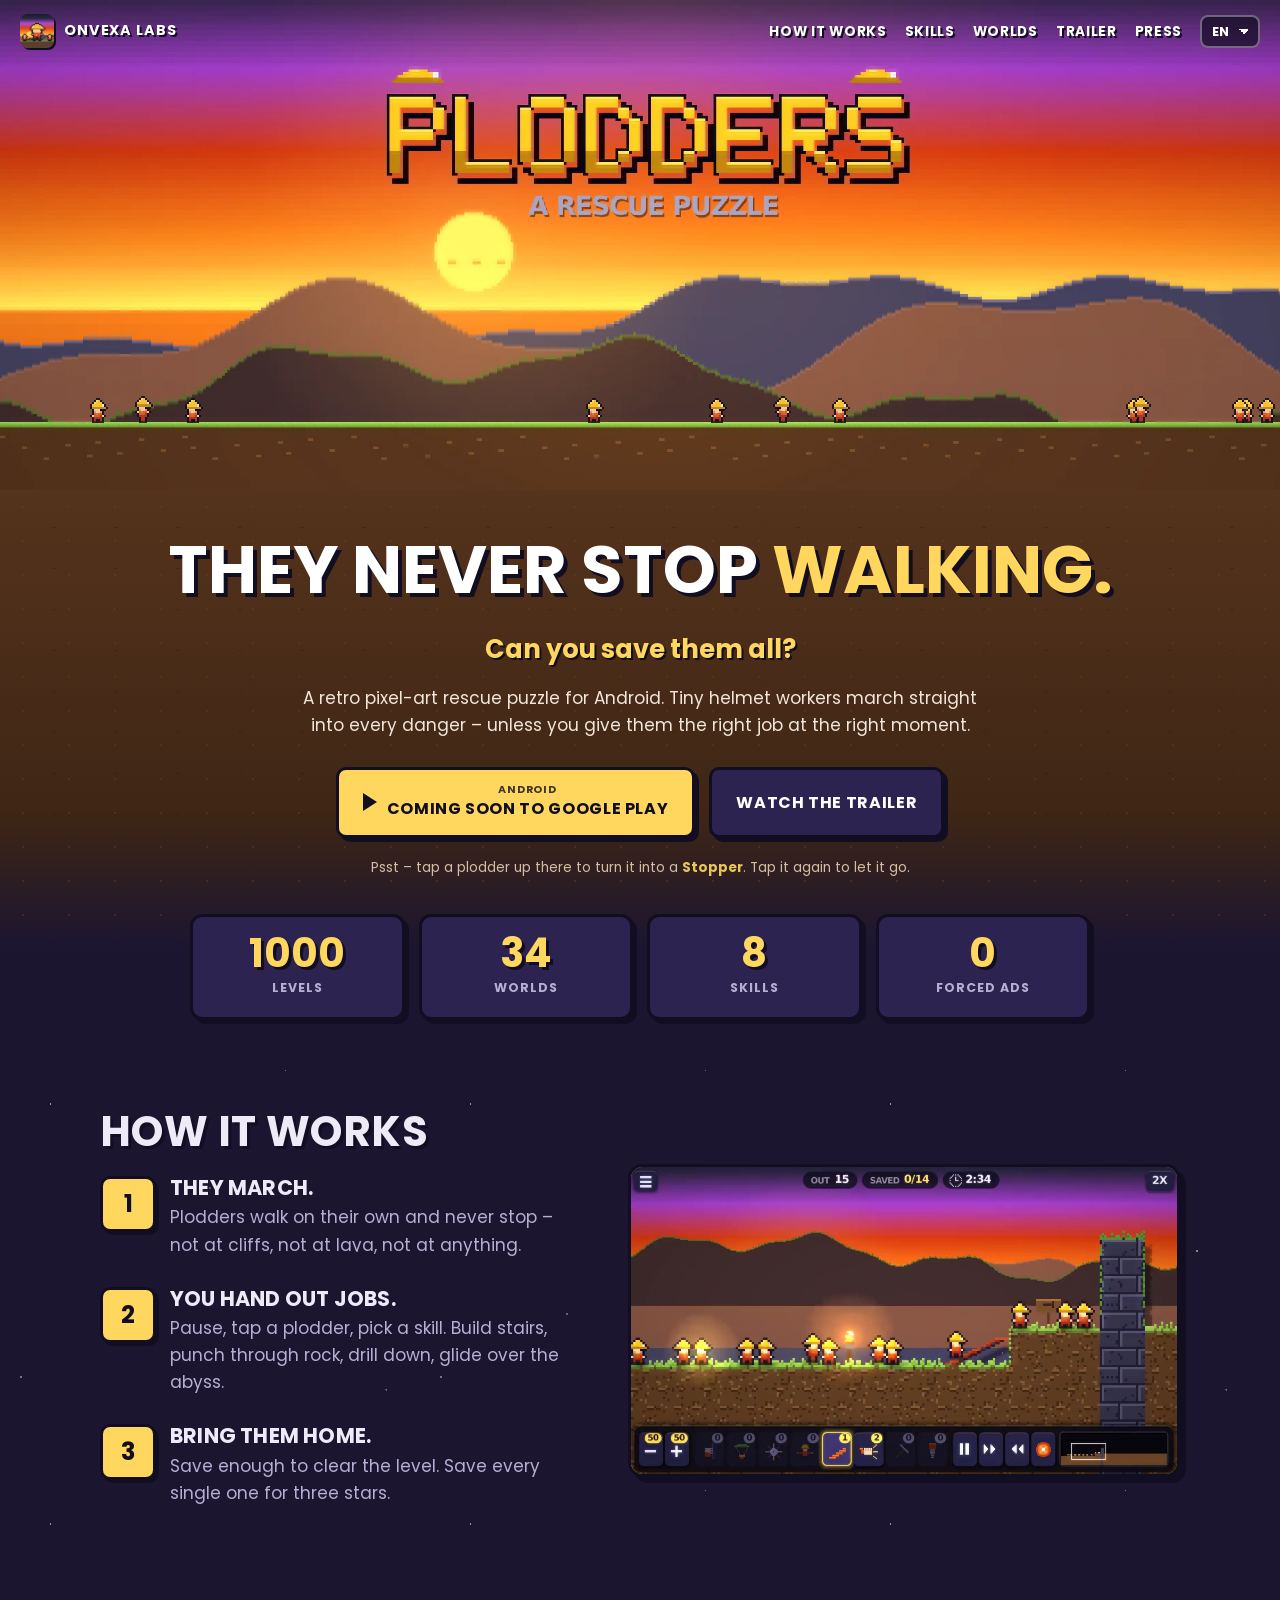
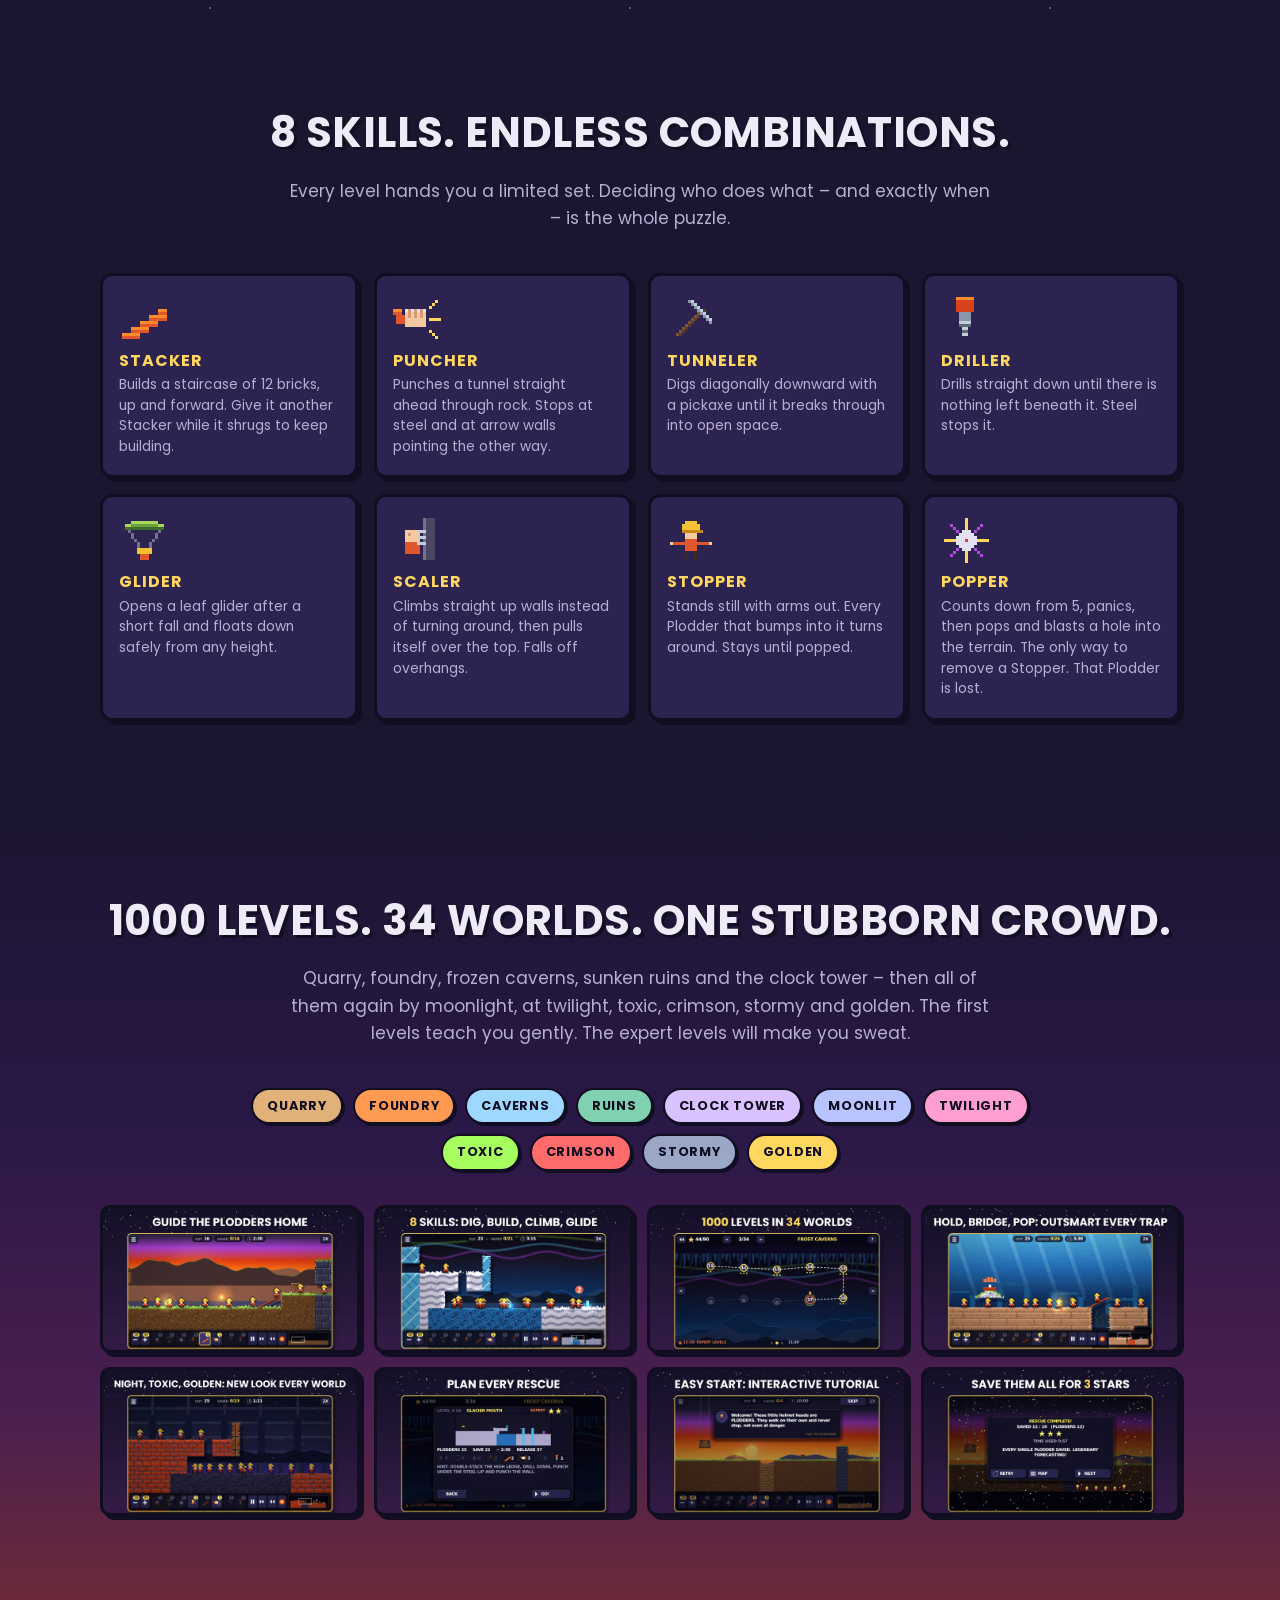
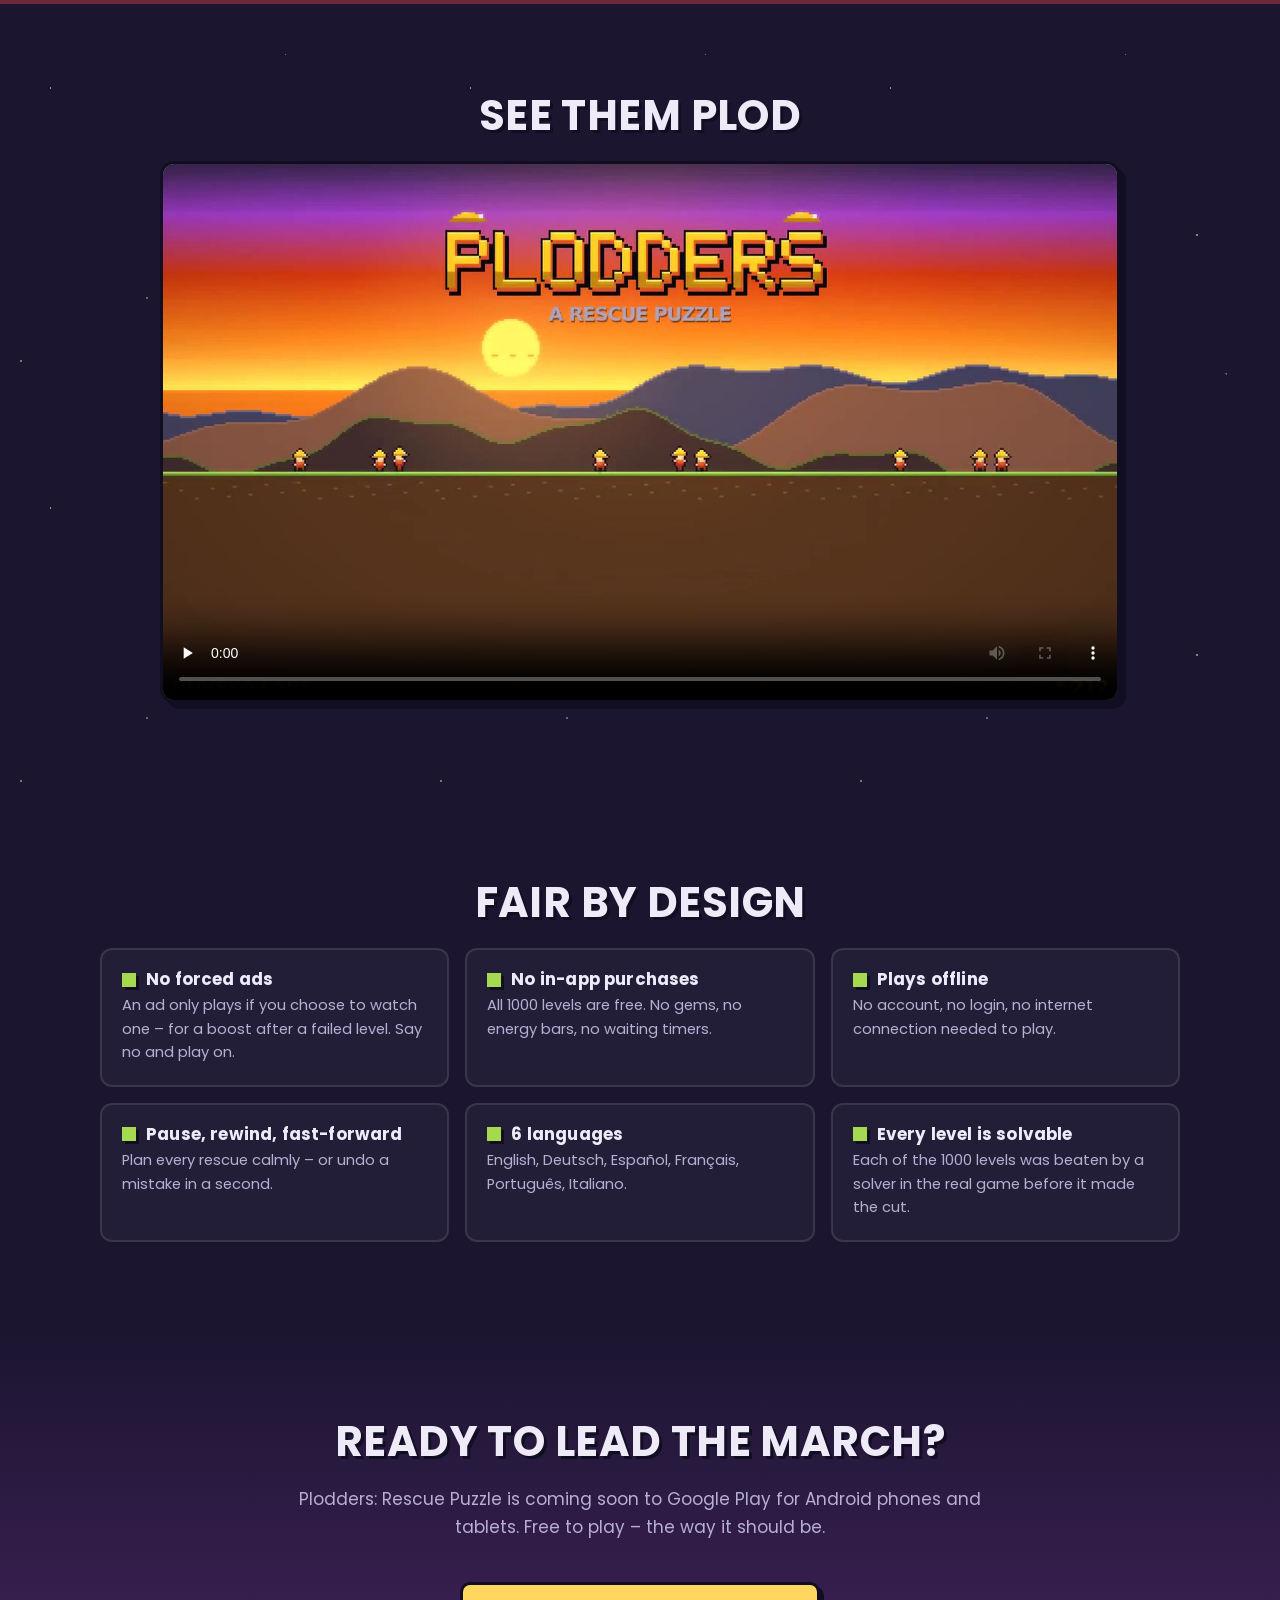
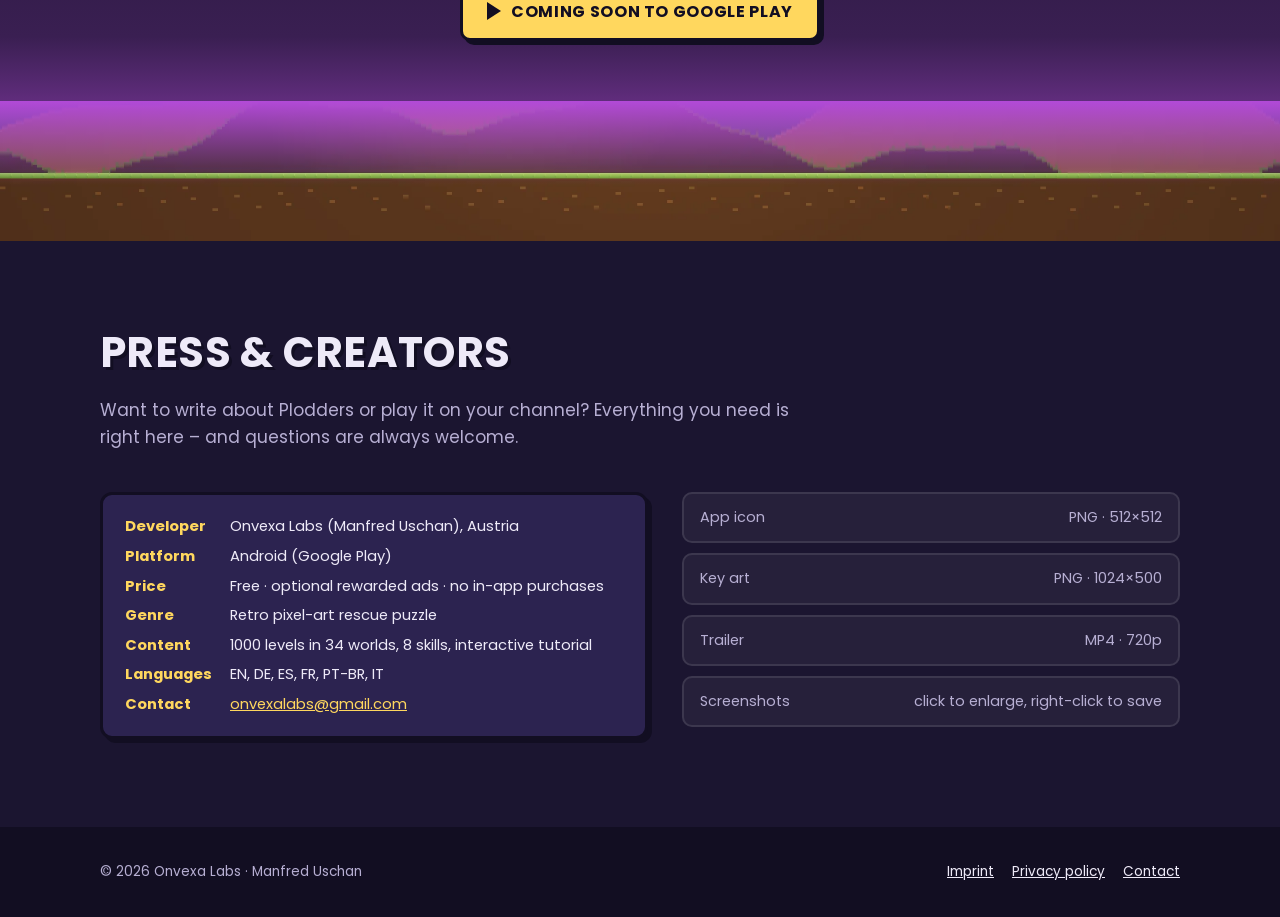
==== index.html @ 4f112e71 "Initial website: teaser landing page (6 languages), privacy policy, imprint, app-ads.txt" ====
<!doctype html>
<html lang="en">
<head>
<meta charset="utf-8">
<meta name="viewport" content="width=device-width, initial-scale=1">
<title>Plodders: Rescue Puzzle – 1000 retro pixel rescue puzzles for Android</title>
<meta name="description" content="They never stop walking. Guide a stubborn crowd of tiny helmet workers home in 1000 retro pixel-art rescue puzzles. 34 worlds, 8 skills, no forced ads, plays offline.">
<meta name="theme-color" content="#1b1530">
<link rel="canonical" href="https://onvexalabs-dev.github.io/plodders-page/">
<link rel="icon" type="image/png" href="img/favicon.png">
<link rel="apple-touch-icon" href="img/apple-touch-icon.png">
<link rel="preload" href="fonts/poppins-bold.woff2" as="font" type="font/woff2" crossorigin>
<meta property="og:type" content="website">
<meta property="og:title" content="Plodders: Rescue Puzzle">
<meta property="og:description" content="They never stop walking. Can you save them all? 1000 retro pixel rescue puzzles for Android.">
<meta property="og:image" content="https://onvexalabs-dev.github.io/plodders-page/img/og.jpg">
<meta property="og:url" content="https://onvexalabs-dev.github.io/plodders-page/">
<meta name="twitter:card" content="summary_large_image">
<script type="application/ld+json">
{"@context":"https://schema.org","@type":"VideoGame","name":"Plodders: Rescue Puzzle","gamePlatform":"Android","operatingSystem":"Android","applicationCategory":"GameApplication","genre":["Puzzle","Retro"],"inLanguage":["en","de","es","fr","pt","it"],"image":"https://onvexalabs-dev.github.io/plodders-page/img/og.jpg","author":{"@type":"Organization","name":"Onvexa Labs","email":"onvexalabs@gmail.com"},"offers":{"@type":"Offer","price":"0","priceCurrency":"EUR"}}
</script>
<style>
@font-face{font-family:Poppins;font-weight:400;font-display:swap;src:url(fonts/poppins-regular.woff2) format("woff2")}
@font-face{font-family:Poppins;font-weight:700;font-display:swap;src:url(fonts/poppins-bold.woff2) format("woff2")}
:root{
  --night:#1b1530;--night2:#241c3f;--panel:#2c2350;--line:rgba(255,255,255,.1);
  --text:#eeeaf8;--muted:#b7afd3;--gold:#ffd75e;--orange:#ff8a2f;--violet:#b24ad8;
  --grass:#a6d94f;--dirt:#55331c;--dirt2:#3f2615;--ink:#120e22;
}
*{box-sizing:border-box}
html{scroll-behavior:smooth}
@media (prefers-reduced-motion:reduce){html{scroll-behavior:auto}}
body{margin:0;background:var(--night);color:var(--text);font:400 17px/1.6 Poppins,system-ui,-apple-system,"Segoe UI",Roboto,sans-serif;overflow-x:hidden}
img,video,canvas{max-width:100%;display:block}
img{height:auto}
a{color:var(--gold)}
h1,h2,h3{font-weight:700;line-height:1.15;margin:0 0 .5em;letter-spacing:.01em}
h2{font-size:clamp(1.7rem,4vw,2.6rem);text-transform:uppercase;text-shadow:3px 3px 0 var(--ink)}
.wrap{max-width:1120px;margin:0 auto;padding:0 20px}
.px{image-rendering:pixelated;image-rendering:crisp-edges}
.sr{position:absolute;width:1px;height:1px;overflow:hidden;clip:rect(0 0 0 0)}

/* nav */
.nav{position:absolute;top:0;left:0;right:0;z-index:5;display:flex;align-items:center;gap:18px;padding:14px 20px}
.nav .brand{display:flex;align-items:center;gap:10px;color:#fff;text-decoration:none;font-weight:700;letter-spacing:.06em;font-size:.9rem;text-shadow:2px 2px 0 var(--ink)}
.nav .brand img{width:34px;height:34px;border-radius:8px;box-shadow:2px 2px 0 var(--ink)}
.nav ul{display:flex;gap:18px;list-style:none;margin:0 0 0 auto;padding:0}
.nav ul a{color:#fff;text-decoration:none;font-size:.85rem;font-weight:700;text-transform:uppercase;letter-spacing:.05em;text-shadow:2px 2px 0 var(--ink)}
.nav ul a:hover{color:var(--gold)}
.lang{appearance:none;background:rgba(18,14,34,.7);color:#fff;border:2px solid rgba(255,255,255,.35);border-radius:8px;padding:6px 28px 6px 10px;font:700 .8rem Poppins,sans-serif;cursor:pointer;
  background-image:linear-gradient(45deg,transparent 50%,#fff 50%),linear-gradient(135deg,#fff 50%,transparent 50%);background-position:calc(100% - 14px) 52%,calc(100% - 9px) 52%;background-size:5px 5px;background-repeat:no-repeat}
@media (max-width:820px){.nav ul{display:none}.lang{margin-left:auto}.nav{position:relative;background:#36234c;padding:10px 16px}}

/* hero */
.hero-art{position:relative;height:clamp(300px,38.3vw,720px);background:#36234c var(--hero,url(img/hero_en.webp)) center 100%/cover no-repeat;overflow:hidden}
.hero-art canvas{position:absolute;inset:0;width:100%;height:100%;cursor:pointer;touch-action:manipulation}
.hero-art h1{position:absolute;left:0;right:0;top:0;margin:0}
.hero-ground{background:linear-gradient(var(--dirt),var(--dirt2) 70%,var(--night));position:relative;padding:26px 0 70px;text-align:center}
.hero-ground::before{content:"";position:absolute;inset:0;opacity:.35;pointer-events:none;
  background-image:radial-gradient(#6f4527 1.5px,transparent 1.6px),radial-gradient(#2e1b0f 1.5px,transparent 1.6px);background-size:46px 34px,62px 41px;background-position:0 0,23px 17px}
.hero-ground>*{position:relative}
.tagline{font-weight:700;font-size:clamp(2rem,6vw,4.2rem);text-transform:uppercase;color:#fff;text-shadow:4px 4px 0 var(--ink);margin:0}
.tagline span{color:var(--gold)}
.sub{font-size:clamp(1.15rem,2.6vw,1.6rem);font-weight:700;color:var(--gold);margin:.2em 0 .6em;text-shadow:2px 2px 0 var(--ink)}
.lead{max-width:680px;margin:0 auto 1.6em;color:#f2e6da}
.tip{font-size:.85rem;color:#e9cfae;margin:1.4em 0 0;opacity:.9}
.tip b{color:var(--gold)}
.btns{display:flex;flex-wrap:wrap;gap:14px;justify-content:center}
.btn{display:inline-flex;align-items:center;gap:10px;padding:14px 24px;border-radius:10px;font:700 1rem Poppins,sans-serif;text-transform:uppercase;letter-spacing:.04em;text-decoration:none;cursor:pointer;border:3px solid var(--ink);box-shadow:4px 4px 0 var(--ink);transition:transform .08s,box-shadow .08s}
.btn:hover{transform:translate(-1px,-1px);box-shadow:5px 5px 0 var(--ink)}
.btn:active{transform:translate(3px,3px);box-shadow:1px 1px 0 var(--ink)}
.btn-gold{background:var(--gold);color:var(--ink)}
.btn-dark{background:var(--panel);color:#fff}
.btn small{display:block;font-size:.68rem;letter-spacing:.08em;opacity:.8;line-height:1.1}
.btn .play-tri{width:0;height:0;border-left:14px solid currentColor;border-top:9px solid transparent;border-bottom:9px solid transparent}

/* stats */
.stats{display:grid;grid-template-columns:repeat(4,1fr);gap:14px;margin:-34px auto 0;max-width:900px;position:relative;z-index:2}
.stat{background:var(--panel);border:3px solid var(--ink);box-shadow:4px 4px 0 var(--ink);border-radius:12px;padding:16px 10px;text-align:center}
.stat b{display:block;font-size:clamp(1.7rem,4vw,2.5rem);line-height:1;color:var(--gold);text-shadow:3px 3px 0 var(--ink)}
.stat span{font-size:.78rem;text-transform:uppercase;letter-spacing:.08em;color:var(--muted);font-weight:700}
@media (max-width:620px){.stats{grid-template-columns:repeat(2,1fr)}}

section{padding:88px 0}
.center{text-align:center}
.intro{max-width:700px;margin:0 auto 2.4em;color:var(--muted)}
.stars{background:
  radial-gradient(1.5px 1.5px at 12% 20%,#fff8 50%,transparent 51%),radial-gradient(1.5px 1.5px at 68% 12%,#fff6 50%,transparent 51%),
  radial-gradient(2px 2px at 35% 70%,#fff5 50%,transparent 51%),radial-gradient(1.5px 1.5px at 85% 55%,#fff7 50%,transparent 51%),
  radial-gradient(1.5px 1.5px at 50% 40%,#fff4 50%,transparent 51%),radial-gradient(2px 2px at 92% 88%,#fff5 50%,transparent 51%),
  radial-gradient(1.5px 1.5px at 5% 85%,#fff6 50%,transparent 51%),var(--night);background-size:420px 420px}

/* how */
.how{display:grid;grid-template-columns:1fr 1.15fr;gap:48px;align-items:center}
.steps{list-style:none;margin:0;padding:0;counter-reset:s}
.steps li{position:relative;padding:0 0 26px 70px;counter-increment:s}
.steps li::before{content:counter(s);position:absolute;left:0;top:0;width:50px;height:50px;border-radius:10px;background:var(--gold);color:var(--ink);font-weight:700;font-size:1.5rem;display:grid;place-items:center;border:3px solid var(--ink);box-shadow:3px 3px 0 var(--ink)}
.steps h3{font-size:1.3rem;margin:.1em 0 .2em;text-transform:uppercase}
.steps p{margin:0;color:var(--muted)}
.screen{border-radius:14px;overflow:hidden;border:3px solid var(--ink);box-shadow:6px 6px 0 var(--ink),0 0 0 3px var(--gold) inset;background:#000}
.screen video{width:100%;aspect-ratio:16/9;object-fit:cover}
@media (max-width:860px){.how{grid-template-columns:1fr}}

/* skills */
.skills{display:grid;grid-template-columns:repeat(4,1fr);gap:16px}
.skill{background:var(--panel);border:3px solid var(--ink);box-shadow:4px 4px 0 var(--ink);border-radius:12px;padding:18px 16px;transition:transform .12s}
.skill:hover{transform:translateY(-4px)}
.skill .ic{width:48px;height:48px;background:url(img/icons.png) 0 0/1248px 48px no-repeat;image-rendering:pixelated;margin-bottom:10px}
.skill h3{font-size:1rem;letter-spacing:.06em;color:var(--gold);margin:0 0 .3em}
.skill p{font-size:.86rem;line-height:1.5;margin:0;color:var(--muted)}
@media (max-width:900px){.skills{grid-template-columns:repeat(2,1fr)}}
@media (max-width:460px){.skills{grid-template-columns:1fr}}

/* worlds */
.worlds{background:linear-gradient(180deg,var(--night) 0%,#2a1846 40%,#4a1f4f 75%,#6b2a3a 100%);position:relative;overflow:hidden}
.chips{display:flex;flex-wrap:wrap;gap:10px;justify-content:center;margin:0 auto 34px;max-width:860px}
.chip{padding:6px 14px;border-radius:999px;font-weight:700;font-size:.8rem;letter-spacing:.06em;text-transform:uppercase;border:2px solid var(--ink);box-shadow:2px 2px 0 var(--ink);color:var(--ink)}
.gallery{display:grid;grid-template-columns:repeat(4,1fr);gap:14px}
.gallery button{padding:0;border:3px solid var(--ink);border-radius:10px;overflow:hidden;cursor:zoom-in;background:#000;box-shadow:4px 4px 0 var(--ink);transition:transform .12s}
.gallery button:hover{transform:scale(1.03)}
.gallery img{width:100%;aspect-ratio:16/9;object-fit:cover}
@media (max-width:860px){.gallery{grid-template-columns:repeat(2,1fr)}}
dialog{border:0;padding:0;background:transparent;max-width:min(1280px,94vw)}
dialog::backdrop{background:rgba(10,8,20,.9)}
dialog img{border-radius:10px;border:3px solid var(--ink)}
dialog .close{position:absolute;top:-14px;right:-6px}
.close{background:var(--gold);border:3px solid var(--ink);border-radius:8px;font:700 1rem Poppins,sans-serif;padding:4px 12px;cursor:pointer;box-shadow:3px 3px 0 var(--ink)}

/* trailer */
.trailer .screen{max-width:960px;margin:0 auto}
.trailer video{aspect-ratio:16/9;width:100%}

/* fair */
.fair{display:grid;grid-template-columns:repeat(3,1fr);gap:16px}
.fair div{background:rgba(255,255,255,.04);border:2px solid var(--line);border-radius:12px;padding:20px}
.fair h3{font-size:1.05rem;margin:0 0 .3em;display:flex;gap:10px;align-items:center}
.fair h3::before{content:"";width:14px;height:14px;flex:none;background:var(--grass);box-shadow:3px 3px 0 var(--ink)}
.fair p{margin:0;color:var(--muted);font-size:.92rem}
@media (max-width:860px){.fair{grid-template-columns:1fr 1fr}}
@media (max-width:540px){.fair{grid-template-columns:1fr}}

/* final */
.final{text-align:center;background:linear-gradient(180deg,var(--night),#3a1f52 60%,#b24ad8 100%);padding-bottom:0}
.final .strip{height:140px;margin-top:60px;background:url(img/hero_en.webp) center 100%/cover;position:relative}
.final .strip::after{content:"";position:absolute;inset:0;background:linear-gradient(#b24ad8,transparent 60%)}

/* press */
.press{display:grid;grid-template-columns:1.1fr 1fr;gap:34px;align-items:start}
.facts{margin:0;display:grid;grid-template-columns:auto 1fr;gap:6px 18px;background:var(--panel);border:3px solid var(--ink);box-shadow:4px 4px 0 var(--ink);border-radius:12px;padding:20px 22px;font-size:.92rem}
.facts dt{font-weight:700;color:var(--gold)}
.facts dd{margin:0}
.dl{list-style:none;margin:0;padding:0;display:grid;gap:10px}
.dl a{display:flex;justify-content:space-between;gap:10px;padding:12px 16px;border-radius:10px;background:rgba(255,255,255,.05);border:2px solid var(--line);text-decoration:none;color:var(--text);font-weight:700;font-size:.9rem}
.dl a:hover{border-color:var(--gold)}
.dl a span{color:var(--muted);font-weight:400}
@media (max-width:860px){.press{grid-template-columns:1fr}}

footer{background:var(--ink);padding:34px 0;font-size:.85rem;color:var(--muted)}
footer .wrap{display:flex;flex-wrap:wrap;gap:12px 24px;align-items:center}
footer nav{display:flex;flex-wrap:wrap;gap:18px;margin-left:auto}
footer a{color:var(--text)}
.reveal{opacity:0;transform:translateY(24px);transition:opacity .6s,transform .6s}
.reveal.on{opacity:1;transform:none}
@media (prefers-reduced-motion:reduce){.reveal{opacity:1;transform:none;transition:none}}
</style>
</head>
<body>
<header>
  <nav class="nav" aria-label="Main">
    <a class="brand" href="#top"><img src="img/icon-192.png" alt="" width="34" height="34">ONVEXA LABS</a>
    <ul>
      <li><a href="#how" data-i18n="nav_how">How it works</a></li>
      <li><a href="#skills" data-i18n="nav_skills">Skills</a></li>
      <li><a href="#worlds" data-i18n="nav_worlds">Worlds</a></li>
      <li><a href="#trailer" data-i18n="nav_trailer">Trailer</a></li>
      <li><a href="#press" data-i18n="nav_press">Press</a></li>
    </ul>
    <label class="sr" for="lang">Language</label>
    <select id="lang" class="lang">
      <option value="en">EN</option><option value="de">DE</option><option value="es">ES</option>
      <option value="fr">FR</option><option value="pt">PT</option><option value="it">IT</option>
    </select>
  </nav>
  <div class="hero-art" id="top">
    <h1 class="sr">Plodders: Rescue Puzzle</h1>
    <canvas id="crowd" aria-label="Animated plodders walking. Tap one to turn it into a Stopper."></canvas>
  </div>
  <div class="hero-ground">
    <div class="wrap">
      <p class="tagline" data-i18n="hero_title">They never stop <span>walking.</span></p>
      <p class="sub" data-i18n="hero_sub">Can you save them all?</p>
      <p class="lead" data-i18n="hero_text">A retro pixel-art rescue puzzle for Android. Tiny helmet workers march straight into every danger – unless you give them the right job at the right moment.</p>
      <div class="btns">
        <a class="btn btn-gold" id="playBtn" href="https://play.google.com/store/apps/details?id=com.onvexalabs.plodders" rel="noopener"><span class="play-tri"></span><span><small data-i18n="cta_small">Android</small><span data-i18n="cta_soon">Coming soon to Google Play</span></span></a>
        <a class="btn btn-dark" href="#trailer" data-i18n="cta_trailer">Watch the trailer</a>
      </div>
      <p class="tip" data-i18n="hero_tip">Psst – tap a plodder up there to turn it into a <b>Stopper</b>.</p>
    </div>
  </div>
</header>

<main>
  <div class="wrap">
    <div class="stats">
      <div class="stat"><b>1000</b><span data-i18n="stat_levels">Levels</span></div>
      <div class="stat"><b>34</b><span data-i18n="stat_worlds">Worlds</span></div>
      <div class="stat"><b>8</b><span data-i18n="stat_skills">Skills</span></div>
      <div class="stat"><b>0</b><span data-i18n="stat_ads">Forced ads</span></div>
    </div>
  </div>

  <section id="how" class="stars">
    <div class="wrap how">
      <div class="reveal">
        <h2 data-i18n="how_title">How it works</h2>
        <ol class="steps">
          <li><h3 data-i18n="how1_t">They march.</h3><p data-i18n="how1_d">Plodders walk on their own and never stop – not at cliffs, not at lava, not at anything.</p></li>
          <li><h3 data-i18n="how2_t">You hand out jobs.</h3><p data-i18n="how2_d">Pause, tap a plodder, pick a skill. Build stairs, punch through rock, drill down, glide over the abyss.</p></li>
          <li><h3 data-i18n="how3_t">Bring them home.</h3><p data-i18n="how3_d">Save enough to clear the level. Save every single one for three stars.</p></li>
        </ol>
      </div>
      <div class="screen reveal">
        <video src="video/gameplay_loop.mp4" poster="img/loop_poster.jpg" autoplay muted loop playsinline preload="metadata" aria-label="Gameplay"></video>
      </div>
    </div>
  </section>

  <section id="skills">
    <div class="wrap">
      <div class="center reveal">
        <h2 data-i18n="skills_title">8 skills. Endless combinations.</h2>
        <p class="intro" data-i18n="skills_sub">Every level hands you a limited set. Deciding who does what – and exactly when – is the whole puzzle.</p>
      </div>
      <div class="skills" id="skillGrid"></div>
    </div>
  </section>

  <section id="worlds" class="worlds">
    <div class="wrap">
      <div class="center reveal">
        <h2 data-i18n="worlds_title">1000 levels. 34 worlds. One stubborn crowd.</h2>
        <p class="intro" data-i18n="worlds_text">Quarry, foundry, frozen caverns, sunken ruins and the clock tower – then all of them again by moonlight, at twilight, toxic, crimson, stormy and golden. The first levels teach you gently. The expert levels will make you sweat.</p>
        <div class="chips" id="chips"></div>
      </div>
      <div class="gallery reveal" id="gallery"></div>
    </div>
  </section>

  <section id="trailer" class="trailer stars">
    <div class="wrap center">
      <h2 class="reveal" data-i18n="trailer_title">See them plod</h2>
      <div class="screen reveal"><video id="trailerVideo" controls preload="none" poster="img/trailer_poster.jpg" playsinline><source id="trailerSrc" src="video/trailer_en.mp4" type="video/mp4"></video></div>
    </div>
  </section>

  <section id="fair">
    <div class="wrap">
      <h2 class="center reveal" data-i18n="fair_title">Fair by design</h2>
      <div class="fair reveal">
        <div><h3 data-i18n="f1_t">No forced ads</h3><p data-i18n="f1_d">An ad only plays if you choose to watch one – for a boost after a failed level. Say no and play on.</p></div>
        <div><h3 data-i18n="f2_t">No in-app purchases</h3><p data-i18n="f2_d">All 1000 levels are free. No gems, no energy bars, no waiting timers.</p></div>
        <div><h3 data-i18n="f3_t">Plays offline</h3><p data-i18n="f3_d">No account, no login, no internet connection needed to play.</p></div>
        <div><h3 data-i18n="f4_t">Pause, rewind, fast-forward</h3><p data-i18n="f4_d">Plan every rescue calmly – or undo a mistake in a second.</p></div>
        <div><h3 data-i18n="f5_t">6 languages</h3><p>English, Deutsch, Español, Français, Português, Italiano.</p></div>
        <div><h3 data-i18n="f6_t">Every level is solvable</h3><p data-i18n="f6_d">Each of the 1000 levels was beaten by a solver in the real game before it made the cut.</p></div>
      </div>
    </div>
  </section>

  <section class="final">
    <div class="wrap reveal">
      <h2 data-i18n="final_title">Ready to lead the march?</h2>
      <p class="intro" data-i18n="final_text">Plodders: Rescue Puzzle is coming soon to Google Play for Android phones and tablets. Free to play – the way it should be.</p>
      <div class="btns"><a class="btn btn-gold" id="playBtn2" href="https://play.google.com/store/apps/details?id=com.onvexalabs.plodders" rel="noopener"><span class="play-tri"></span><span data-i18n="cta_soon">Coming soon to Google Play</span></a></div>
    </div>
    <div class="strip" aria-hidden="true"></div>
  </section>

  <section id="press">
    <div class="wrap">
      <h2 class="reveal" data-i18n="press_title">Press &amp; creators</h2>
      <p class="intro reveal" style="margin-left:0" data-i18n="press_text">Want to write about Plodders or play it on your channel? Everything you need is right here – and questions are always welcome.</p>
      <div class="press reveal">
        <dl class="facts">
          <dt data-i18n="pf_dev">Developer</dt><dd>Onvexa Labs (Manfred Uschan), <span data-i18n="pf_country">Austria</span></dd>
          <dt data-i18n="pf_platform">Platform</dt><dd>Android (Google Play)</dd>
          <dt data-i18n="pf_price">Price</dt><dd data-i18n="pf_price_v">Free · optional rewarded ads · no in-app purchases</dd>
          <dt data-i18n="pf_genre">Genre</dt><dd data-i18n="pf_genre_v">Retro pixel-art rescue puzzle</dd>
          <dt data-i18n="pf_content">Content</dt><dd data-i18n="pf_content_v">1000 levels in 34 worlds, 8 skills, interactive tutorial</dd>
          <dt data-i18n="pf_langs">Languages</dt><dd>EN, DE, ES, FR, PT-BR, IT</dd>
          <dt data-i18n="pf_contact">Contact</dt><dd><a href="mailto:onvexalabs@gmail.com">onvexalabs@gmail.com</a></dd>
        </dl>
        <ul class="dl">
          <li><a href="press/plodders_icon_512.png" download><span data-i18n="dl_icon">App icon</span><span>PNG · 512×512</span></a></li>
          <li><a id="dlFeature" href="press/feature_graphic_1024x500_en.png" download><span data-i18n="dl_feature">Key art</span><span>PNG · 1024×500</span></a></li>
          <li><a id="dlTrailer" href="video/trailer_en.mp4" download><span data-i18n="dl_trailer">Trailer</span><span>MP4 · 720p</span></a></li>
          <li><a href="#worlds"><span data-i18n="dl_shots">Screenshots</span><span data-i18n="dl_shots_v">click to enlarge, right-click to save</span></a></li>
        </ul>
      </div>
    </div>
  </section>
</main>

<dialog id="lightbox"><button class="close" id="lbClose" aria-label="Close">×</button><img id="lbImg" alt=""></dialog>

<footer>
  <div class="wrap">
    <span>© 2026 Onvexa Labs · Manfred Uschan</span>
    <nav>
      <a id="lnkImprint" href="imprint.html" data-i18n="ft_imprint">Imprint</a>
      <a id="lnkPrivacy" href="privacy.html" data-i18n="ft_privacy">Privacy policy</a>
      <a href="mailto:onvexalabs@gmail.com" data-i18n="ft_contact">Contact</a>
    </nav>
  </div>
</footer>

<script>
/* Set PLAY_LIVE to true once the Play Store listing is public. */
const PLAY_LIVE = false;
const PLAY_URL = "https://play.google.com/store/apps/details?id=com.onvexalabs.plodders";
const LANGS = ["en","de","es","fr","pt","it"];
const SKILLS = {"de": {"d_driller": "Bohrt senkrecht nach unten, bis nichts mehr unter ihm ist. Stahl stoppt ihn.", "d_glider": "Öffnet nach kurzem Fall einen Blattgleiter und schwebt aus jeder Höhe sicher hinab.", "d_popper": "Zählt von 5 herunter, gerät in Panik und knallt, wobei ein Loch ins Gelände gesprengt wird. Nur so wird ein Stopper entfernt. Dieser Plodder ist verloren.", "d_puncher": "Schlägt einen Tunnel geradeaus durch Fels. Stoppt an Stahl und an Pfeilwänden in Gegenrichtung.", "d_scaler": "Klettert Wände senkrecht hoch, statt umzudrehen, und zieht sich oben drüber. Fällt an Überhängen ab.", "d_stacker": "Baut eine Treppe aus 12 Steinen, schräg nach oben. Gib ihm beim Schulterzucken einen weiteren Stapler zum Weiterbauen.", "d_stopper": "Bleibt mit ausgestreckten Armen stehen. Jeder Plodder, der dagegen läuft, dreht um. Bleibt, bis er knallt.", "d_tunneler": "Gräbt mit der Spitzhacke schräg nach unten, bis er in einen Hohlraum durchbricht.", "sk_driller": "BOHRER", "sk_glider": "GLEITER", "sk_popper": "KNALLER", "sk_puncher": "BOXER", "sk_scaler": "KLETTERER", "sk_stacker": "STAPLER", "sk_stopper": "STOPPER", "sk_tunneler": "TUNNLER"}, "en": {"d_driller": "Drills straight down until there is nothing left beneath it. Steel stops it.", "d_glider": "Opens a leaf glider after a short fall and floats down safely from any height.", "d_popper": "Counts down from 5, panics, then pops and blasts a hole into the terrain. The only way to remove a Stopper. That Plodder is lost.", "d_puncher": "Punches a tunnel straight ahead through rock. Stops at steel and at arrow walls pointing the other way.", "d_scaler": "Climbs straight up walls instead of turning around, then pulls itself over the top. Falls off overhangs.", "d_stacker": "Builds a staircase of 12 bricks, up and forward. Give it another Stacker while it shrugs to keep building.", "d_stopper": "Stands still with arms out. Every Plodder that bumps into it turns around. Stays until popped.", "d_tunneler": "Digs diagonally downward with a pickaxe until it breaks through into open space.", "sk_driller": "DRILLER", "sk_glider": "GLIDER", "sk_popper": "POPPER", "sk_puncher": "PUNCHER", "sk_scaler": "SCALER", "sk_stacker": "STACKER", "sk_stopper": "STOPPER", "sk_tunneler": "TUNNELER"}, "es": {"d_driller": "Perfora en vertical hasta que no queda nada debajo. El acero lo detiene.", "d_glider": "Tras una caída corta abre un planeador de hoja y baja a salvo desde cualquier altura.", "d_popper": "Cuenta desde 5, entra en pánico y estalla, abriendo un agujero en el terreno. Es la única forma de quitar un Bloqueador. Ese Plodder se pierde.", "d_puncher": "Abre un túnel recto a puñetazos a través de la roca. Se detiene ante el acero y ante muros de flechas en sentido contrario.", "d_scaler": "Trepa por las paredes en vez de darse la vuelta y se encarama arriba. Se cae en los salientes.", "d_stacker": "Construye una escalera de 12 ladrillos hacia arriba y adelante. Dale otro Constructor mientras se encoge de hombros para seguir.", "d_stopper": "Se queda quieto con los brazos abiertos. Todo Plodder que choca con él se da la vuelta. Sigue ahí hasta que estalla.", "d_tunneler": "Cava en diagonal hacia abajo con su pico hasta llegar a un hueco.", "sk_driller": "PERFORADOR", "sk_glider": "PLANEADOR", "sk_popper": "PETARDO", "sk_puncher": "BOXEADOR", "sk_scaler": "ESCALADOR", "sk_stacker": "CONSTRUCTOR", "sk_stopper": "BLOQUEADOR", "sk_tunneler": "EXCAVADOR"}, "fr": {"d_driller": "Fore tout droit vers le bas jusqu'à ce qu'il n'y ait plus rien dessous. L'acier l'arrête.", "d_glider": "Après une courte chute, ouvre un planeur-feuille et descend sans risque de n'importe quelle hauteur.", "d_popper": "Compte à rebours depuis 5, panique puis éclate en creusant un trou dans le terrain. Seul moyen de retirer un Bloqueur. Ce Plodder est perdu.", "d_puncher": "Perce à coups de poing un tunnel droit dans la roche. S'arrête sur l'acier et sur les murs fléchés dans l'autre sens.", "d_scaler": "Grimpe aux murs au lieu de faire demi-tour, puis se hisse en haut. Tombe sous les surplombs.", "d_stacker": "Construit un escalier de 12 briques, vers le haut et l'avant. Donne-lui un autre Bâtisseur quand il hausse les épaules pour continuer.", "d_stopper": "Reste immobile, bras écartés. Chaque Plodder qui le touche fait demi-tour. Reste en place jusqu'à ce qu'il éclate.", "d_tunneler": "Creuse en diagonale vers le bas avec sa pioche jusqu'à déboucher dans le vide.", "sk_driller": "FOREUR", "sk_glider": "PLANEUR", "sk_popper": "PÉTARD", "sk_puncher": "BOXEUR", "sk_scaler": "GRIMPEUR", "sk_stacker": "BÂTISSEUR", "sk_stopper": "BLOQUEUR", "sk_tunneler": "MINEUR"}, "it": {"d_driller": "Perfora dritto verso il basso finché sotto non c'è più nulla. L'acciaio lo ferma.", "d_glider": "Dopo una breve caduta apre un aliante di foglia e scende al sicuro da qualsiasi altezza.", "d_popper": "Conta alla rovescia da 5, va nel panico e scoppia, aprendo un buco nel terreno. Unico modo per togliere un Bloccatore. Quel Plodder è perso.", "d_puncher": "Apre a pugni un tunnel dritto nella roccia. Si ferma sull'acciaio e sui muri a frecce nel verso opposto.", "d_scaler": "Si arrampica sui muri invece di girarsi e si issa in cima. Cade sotto le sporgenze.", "d_stacker": "Costruisce una scala di 12 mattoni, in alto e in avanti. Dagli un altro Costruttore mentre alza le spalle per continuare.", "d_stopper": "Sta fermo a braccia aperte. Ogni Plodder che lo urta si gira. Resta lì finché non scoppia.", "d_tunneler": "Scava in diagonale verso il basso col piccone finché sbuca nel vuoto.", "sk_driller": "PERFORATORE", "sk_glider": "PLANATORE", "sk_popper": "PETARDO", "sk_puncher": "PUGILE", "sk_scaler": "SCALATORE", "sk_stacker": "COSTRUTTORE", "sk_stopper": "BLOCCATORE", "sk_tunneler": "MINATORE"}, "pt": {"d_driller": "Perfura reto para baixo até não sobrar nada embaixo. O aço o detém.", "d_glider": "Após uma queda curta, abre um planador de folha e desce em segurança de qualquer altura.", "d_popper": "Conta de 5 até zero, entra em pânico e estoura, abrindo um buraco no terreno. É o único jeito de remover um Bloqueador. Esse Plodder se perde.", "d_puncher": "Abre a socos um túnel reto na rocha. Para no aço e em paredes de setas no sentido contrário.", "d_scaler": "Escala paredes em vez de dar meia-volta e se ergue lá em cima. Cai em saliências.", "d_stacker": "Constrói uma escada de 12 tijolos, para cima e para a frente. Dê outro Construtor enquanto ele dá de ombros para continuar.", "d_stopper": "Fica parado de braços abertos. Todo Plodder que esbarra nele dá meia-volta. Fica ali até estourar.", "d_tunneler": "Cava na diagonal para baixo com a picareta até chegar a um espaço vazio.", "sk_driller": "PERFURADOR", "sk_glider": "PLANADOR", "sk_popper": "BOMBINHA", "sk_puncher": "BOXEADOR", "sk_scaler": "ESCALADOR", "sk_stacker": "CONSTRUTOR", "sk_stopper": "BLOQUEADOR", "sk_tunneler": "ESCAVADOR"}};
const SKILL_KEYS = ["stacker","puncher","tunneler","driller","glider","scaler","stopper","popper"];
const ICON_INDEX = {scaler:0,glider:1,popper:2,stopper:3,stacker:4,puncher:5,tunneler:6,driller:7};
const WORLDS = {
  en:["Quarry","Foundry","Caverns","Ruins","Clock tower","Moonlit","Twilight","Toxic","Crimson","Stormy","Golden"],
  de:["Steinbruch","Gießerei","Eishöhlen","Ruinen","Uhrturm","Mondlicht","Dämmer","Gift","Purpur","Sturm","Gold"],
  es:["Cantera","Fundición","Cavernas","Ruinas","Torre","Lunar","Crepuscular","Tóxico","Carmesí","Tormenta","Dorado"],
  fr:["Carrière","Fonderie","Cavernes","Ruines","Tour","Lunaire","Crépuscule","Toxique","Pourpre","Orage","Doré"],
  pt:["Pedreira","Fundição","Cavernas","Ruínas","Torre","Lunar","Crepúsculo","Tóxico","Carmesim","Tempestade","Dourado"],
  it:["Cava","Fonderia","Caverne","Rovine","Torre","Lunare","Crepuscolo","Tossico","Cremisi","Tempesta","Dorato"]
};
const CHIP_COLORS = ["#e0b27a","#ff9a52","#9fd8ff","#7fd1b0","#d9c2ff","#b7c4ff","#ff9fcf","#a6ff5e","#ff6b6b","#9aa7c7","#ffd75e"];
const SHOT_ALT = {
  en:["Guide the plodders home","8 skills: dig, build, climb, glide","1000 levels in 34 worlds","Outsmart every trap","A new look in every world","Plan every rescue","Interactive tutorial","Save them all for 3 stars"]
};
const T = {"en": {"doc_title": "Plodders: Rescue Puzzle – 1000 retro pixel rescue puzzles for Android", "meta_desc": "They never stop walking. Guide a stubborn crowd of tiny helmet workers home in 1000 retro pixel-art rescue puzzles. 34 worlds, 8 skills, no forced ads, plays offline.", "nav_how": "How it works", "nav_skills": "Skills", "nav_worlds": "Worlds", "nav_trailer": "Trailer", "nav_press": "Press", "hero_title": "They never stop <span>walking.</span>", "hero_sub": "Can you save them all?", "hero_text": "A retro pixel-art rescue puzzle for Android. Tiny helmet workers march straight into every danger – unless you give them the right job at the right moment.", "cta_small": "Android", "cta_soon": "Coming soon to Google Play", "cta_live": "Get it on Google Play", "cta_trailer": "Watch the trailer", "hero_tip": "Psst – tap a plodder up there to turn it into a <b>Stopper</b>. Tap it again to let it go.", "stat_levels": "Levels", "stat_worlds": "Worlds", "stat_skills": "Skills", "stat_ads": "Forced ads", "how_title": "How it works", "how1_t": "They march.", "how1_d": "Plodders walk on their own and never stop – not at cliffs, not at lava, not at anything.", "how2_t": "You hand out jobs.", "how2_d": "Pause, tap a plodder, pick a skill. Build stairs, punch through rock, drill down, glide over the abyss.", "how3_t": "Bring them home.", "how3_d": "Save enough to clear the level. Save every single one for three stars.", "skills_title": "8 skills. Endless combinations.", "skills_sub": "Every level hands you a limited set. Deciding who does what – and exactly when – is the whole puzzle.", "worlds_title": "1000 levels. 34 worlds. One stubborn crowd.", "worlds_text": "Quarry, foundry, frozen caverns, sunken ruins and the clock tower – then all of them again by moonlight, at twilight, toxic, crimson, stormy and golden. The first levels teach you gently. The expert levels will make you sweat.", "shots": ["Guide the plodders home", "8 skills: dig, build, climb, glide", "1000 levels in 34 worlds", "Outsmart every trap", "A new look in every world", "Plan every rescue", "Interactive tutorial", "Save them all for 3 stars"], "trailer_title": "See them plod", "fair_title": "Fair by design", "f1_t": "No forced ads", "f1_d": "An ad only plays if you choose to watch one – for a boost after a failed level. Say no and play on.", "f2_t": "No in-app purchases", "f2_d": "All 1000 levels are free. No gems, no energy bars, no waiting timers.", "f3_t": "Plays offline", "f3_d": "No account, no login, no internet connection needed to play.", "f4_t": "Pause, rewind, fast-forward", "f4_d": "Plan every rescue calmly – or undo a mistake in a second.", "f5_t": "6 languages", "f6_t": "Every level is solvable", "f6_d": "Each of the 1000 levels was beaten by a solver in the real game before it made the cut.", "final_title": "Ready to lead the march?", "final_text": "Plodders: Rescue Puzzle is coming soon to Google Play for Android phones and tablets. Free to play – the way it should be.", "press_title": "Press &amp; creators", "press_text": "Want to write about Plodders or play it on your channel? Everything you need is right here – and questions are always welcome.", "pf_dev": "Developer", "pf_country": "Austria", "pf_platform": "Platform", "pf_price": "Price", "pf_price_v": "Free · optional rewarded ads · no in-app purchases", "pf_genre": "Genre", "pf_genre_v": "Retro pixel-art rescue puzzle", "pf_content": "Content", "pf_content_v": "1000 levels in 34 worlds, 8 skills, interactive tutorial", "pf_langs": "Languages", "pf_contact": "Contact", "dl_icon": "App icon", "dl_feature": "Key art", "dl_trailer": "Trailer", "dl_shots": "Screenshots", "dl_shots_v": "click to enlarge, right-click to save", "ft_imprint": "Imprint", "ft_privacy": "Privacy policy", "ft_contact": "Contact"}, "de": {"doc_title": "Plodders: Rettungs-Puzzle – 1000 Retro-Pixel-Rätsel für Android", "meta_desc": "Sie bleiben nie stehen. Führe eine sture Horde winziger Helm-Arbeiter nach Hause – in 1000 Retro-Pixel-Rettungsrätseln. 34 Welten, 8 Fähigkeiten, keine erzwungene Werbung, offline spielbar.", "nav_how": "So geht's", "nav_skills": "Fähigkeiten", "nav_worlds": "Welten", "nav_trailer": "Trailer", "nav_press": "Presse", "hero_title": "Sie bleiben nie <span>stehen.</span>", "hero_sub": "Rettest du sie alle?", "hero_text": "Ein Retro-Pixel-Rettungspuzzle für Android. Winzige Helm-Arbeiter marschieren schnurstracks in jede Gefahr – außer du gibst ihnen im richtigen Moment die richtige Aufgabe.", "cta_small": "Android", "cta_soon": "Bald bei Google Play", "cta_live": "Jetzt bei Google Play", "cta_trailer": "Trailer ansehen", "hero_tip": "Psst – tippe oben auf einen Plodder, um ihn zum <b>Stopper</b> zu machen. Nochmal tippen lässt ihn weiterlaufen.", "stat_levels": "Level", "stat_worlds": "Welten", "stat_skills": "Fähigkeiten", "stat_ads": "Zwangswerbung", "how_title": "So geht's", "how1_t": "Sie marschieren.", "how1_d": "Plodders laufen von selbst los und bleiben nie stehen – nicht an Klippen, nicht an Lava, nirgends.", "how2_t": "Du verteilst Aufgaben.", "how2_d": "Pausiere, tippe einen Plodder an, wähle eine Fähigkeit. Treppen bauen, Fels durchboxen, nach unten bohren, über den Abgrund gleiten.", "how3_t": "Bring sie nach Hause.", "how3_d": "Rette genug, um das Level zu schaffen. Rette wirklich jeden für drei Sterne.", "skills_title": "8 Fähigkeiten. Unzählige Kombinationen.", "skills_sub": "Jedes Level gibt dir nur eine begrenzte Auswahl. Wer was macht – und wann genau –, das ist das eigentliche Rätsel.", "worlds_title": "1000 Level. 34 Welten. Eine sture Horde.", "worlds_text": "Steinbruch, Gießerei, Eishöhlen, versunkene Ruinen und der Uhrturm – und dann alles noch einmal im Mondlicht, in der Dämmerung, giftig, purpurn, stürmisch und golden. Die ersten Level bringen es dir sanft bei. Die Experten-Level bringen dich ins Schwitzen.", "shots": ["Führe die Plodders nach Hause", "8 Fähigkeiten: graben, bauen, klettern, gleiten", "1000 Level in 34 Welten", "Überliste jede Falle", "Jede Welt mit neuem Look", "Plane jede Rettung", "Interaktives Tutorial", "Rette alle für 3 Sterne"], "trailer_title": "Sieh sie stapfen", "fair_title": "Fair von Anfang an", "f1_t": "Keine erzwungene Werbung", "f1_d": "Werbung läuft nur, wenn du dich dafür entscheidest – für einen Bonus nach einem verlorenen Level. Sag nein und spiel weiter.", "f2_t": "Keine In-App-Käufe", "f2_d": "Alle 1000 Level sind gratis. Keine Edelsteine, keine Energieleisten, keine Wartezeiten.", "f3_t": "Offline spielbar", "f3_d": "Kein Konto, kein Login, keine Internetverbindung nötig.", "f4_t": "Pause, zurückspulen, vorspulen", "f4_d": "Plane jede Rettung in Ruhe – oder mach einen Fehler in einer Sekunde rückgängig.", "f5_t": "6 Sprachen", "f6_t": "Jedes Level ist lösbar", "f6_d": "Jedes der 1000 Level wurde im echten Spiel von einem Löser geschafft, bevor es aufgenommen wurde.", "final_title": "Bereit, den Marsch anzuführen?", "final_text": "Plodders: Rettungs-Puzzle erscheint bald bei Google Play für Android-Smartphones und -Tablets. Kostenlos spielbar – so wie es sein soll.", "press_title": "Presse &amp; Creator", "press_text": "Du willst über Plodders schreiben oder es auf deinem Kanal spielen? Hier findest du alles, was du brauchst – und Fragen sind jederzeit willkommen.", "pf_dev": "Entwickler", "pf_country": "Österreich", "pf_platform": "Plattform", "pf_price": "Preis", "pf_price_v": "Kostenlos · freiwillige Belohnungs-Werbung · keine In-App-Käufe", "pf_genre": "Genre", "pf_genre_v": "Retro-Pixel-Rettungspuzzle", "pf_content": "Umfang", "pf_content_v": "1000 Level in 34 Welten, 8 Fähigkeiten, interaktives Tutorial", "pf_langs": "Sprachen", "pf_contact": "Kontakt", "dl_icon": "App-Icon", "dl_feature": "Key Art", "dl_trailer": "Trailer", "dl_shots": "Screenshots", "dl_shots_v": "Klick zum Vergrößern, Rechtsklick zum Speichern", "ft_imprint": "Impressum", "ft_privacy": "Datenschutz", "ft_contact": "Kontakt"}, "es": {"doc_title": "Plodders: Puzle de rescate – 1000 puzles retro pixel art para Android", "meta_desc": "Nunca dejan de caminar. Guía a casa a una multitud testaruda de pequeños obreros con casco en 1000 puzles de rescate retro. 34 mundos, 8 habilidades, sin anuncios obligatorios, sin conexión.", "nav_how": "Cómo se juega", "nav_skills": "Habilidades", "nav_worlds": "Mundos", "nav_trailer": "Tráiler", "nav_press": "Prensa", "hero_title": "Nunca dejan de <span>caminar.</span>", "hero_sub": "¿Puedes salvarlos a todos?", "hero_text": "Un puzle de rescate retro en pixel art para Android. Pequeños obreros con casco marchan directos hacia cada peligro… a menos que les des la tarea adecuada en el momento justo.", "cta_small": "Android", "cta_soon": "Muy pronto en Google Play", "cta_live": "Disponible en Google Play", "cta_trailer": "Ver el tráiler", "hero_tip": "Psst: toca un plodder ahí arriba para convertirlo en <b>Bloqueador</b>. Tócalo otra vez para soltarlo.", "stat_levels": "Niveles", "stat_worlds": "Mundos", "stat_skills": "Habilidades", "stat_ads": "Anuncios forzados", "how_title": "Cómo se juega", "how1_t": "Ellos marchan.", "how1_d": "Los plodders caminan solos y nunca se detienen: ni ante un precipicio, ni ante la lava, ni ante nada.", "how2_t": "Tú repartes tareas.", "how2_d": "Pausa, toca un plodder y elige una habilidad. Construye escaleras, atraviesa la roca, perfora hacia abajo, planea sobre el abismo.", "how3_t": "Llévalos a casa.", "how3_d": "Salva a suficientes para superar el nivel. Sálvalos a todos para conseguir tres estrellas.", "skills_title": "8 habilidades. Combinaciones infinitas.", "skills_sub": "Cada nivel te da un número limitado. Decidir quién hace qué, y exactamente cuándo, es el verdadero puzle.", "worlds_title": "1000 niveles. 34 mundos. Una multitud testaruda.", "worlds_text": "Cantera, fundición, cavernas heladas, ruinas sumergidas y la torre del reloj… y luego todo otra vez a la luz de la luna, al crepúsculo, tóxico, carmesí, bajo la tormenta y dorado. Los primeros niveles te enseñan con calma. Los niveles expertos te harán sudar.", "shots": ["Guía a los plodders a casa", "8 habilidades: cavar, construir, trepar, planear", "1000 niveles en 34 mundos", "Supera cada trampa", "Cada mundo luce distinto", "Planea cada rescate", "Tutorial interactivo", "Sálvalos a todos para 3 estrellas"], "trailer_title": "Míralos caminar", "fair_title": "Justo por diseño", "f1_t": "Sin anuncios obligatorios", "f1_d": "Un anuncio solo se reproduce si tú decides verlo, a cambio de una ayuda tras perder un nivel. Di que no y sigue jugando.", "f2_t": "Sin compras integradas", "f2_d": "Los 1000 niveles son gratis. Sin gemas, sin barras de energía, sin esperas.", "f3_t": "Juega sin conexión", "f3_d": "Sin cuenta, sin inicio de sesión, sin necesidad de internet.", "f4_t": "Pausa, rebobina, acelera", "f4_d": "Planea cada rescate con calma o deshaz un error en un segundo.", "f5_t": "6 idiomas", "f6_t": "Todos los niveles tienen solución", "f6_d": "Cada uno de los 1000 niveles fue superado por un solucionador en el juego real antes de entrar.", "final_title": "¿Listo para liderar la marcha?", "final_text": "Plodders: Puzle de rescate llega muy pronto a Google Play para móviles y tabletas Android. Gratis, como debe ser.", "press_title": "Prensa y creadores", "press_text": "¿Quieres escribir sobre Plodders o jugarlo en tu canal? Aquí tienes todo lo necesario, y las preguntas siempre son bienvenidas.", "pf_dev": "Desarrollador", "pf_country": "Austria", "pf_platform": "Plataforma", "pf_price": "Precio", "pf_price_v": "Gratis · anuncios con recompensa opcionales · sin compras integradas", "pf_genre": "Género", "pf_genre_v": "Puzle de rescate retro en pixel art", "pf_content": "Contenido", "pf_content_v": "1000 niveles en 34 mundos, 8 habilidades, tutorial interactivo", "pf_langs": "Idiomas", "pf_contact": "Contacto", "dl_icon": "Icono de la app", "dl_feature": "Imagen principal", "dl_trailer": "Tráiler", "dl_shots": "Capturas", "dl_shots_v": "clic para ampliar, clic derecho para guardar", "ft_imprint": "Aviso legal", "ft_privacy": "Privacidad", "ft_contact": "Contacto"}, "fr": {"doc_title": "Plodders : Puzzle de sauvetage – 1000 puzzles rétro en pixel art pour Android", "meta_desc": "Ils ne s'arrêtent jamais. Ramène à la maison une foule têtue de petits ouvriers casqués dans 1000 puzzles de sauvetage rétro. 34 mondes, 8 compétences, aucune pub forcée, jouable hors ligne.", "nav_how": "Principe", "nav_skills": "Compétences", "nav_worlds": "Mondes", "nav_trailer": "Bande-annonce", "nav_press": "Presse", "hero_title": "Ils ne s'arrêtent <span>jamais.</span>", "hero_sub": "Sauras-tu tous les sauver ?", "hero_text": "Un puzzle de sauvetage rétro en pixel art pour Android. De petits ouvriers casqués foncent droit vers chaque danger… sauf si tu leur confies la bonne tâche au bon moment.", "cta_small": "Android", "cta_soon": "Bientôt sur Google Play", "cta_live": "Disponible sur Google Play", "cta_trailer": "Voir la bande-annonce", "hero_tip": "Psst : touche un plodder là-haut pour en faire un <b>Bloqueur</b>. Touche-le encore pour le libérer.", "stat_levels": "Niveaux", "stat_worlds": "Mondes", "stat_skills": "Compétences", "stat_ads": "Pubs forcées", "how_title": "Principe", "how1_t": "Ils marchent.", "how1_d": "Les plodders avancent tout seuls et ne s'arrêtent jamais : ni devant une falaise, ni devant la lave, ni devant rien.", "how2_t": "Tu distribues les tâches.", "how2_d": "Mets en pause, touche un plodder, choisis une compétence. Bâtis des escaliers, perce la roche, fore vers le bas, plane au-dessus du vide.", "how3_t": "Ramène-les à la maison.", "how3_d": "Sauves-en assez pour réussir le niveau. Sauve-les tous pour trois étoiles.", "skills_title": "8 compétences. Des combinaisons infinies.", "skills_sub": "Chaque niveau t'en donne un nombre limité. Décider qui fait quoi, et à quel moment précis, c'est tout le puzzle.", "worlds_title": "1000 niveaux. 34 mondes. Une foule têtue.", "worlds_text": "Carrière, fonderie, cavernes glacées, ruines englouties et tour de l'horloge… puis tout à nouveau au clair de lune, au crépuscule, en version toxique, pourpre, orageuse et dorée. Les premiers niveaux t'apprennent en douceur. Les niveaux experts vont te faire transpirer.", "shots": ["Ramène les plodders à la maison", "8 compétences : creuser, bâtir, grimper, planer", "1000 niveaux dans 34 mondes", "Déjoue chaque piège", "Chaque monde change de look", "Planifie chaque sauvetage", "Tutoriel interactif", "Sauve-les tous pour 3 étoiles"], "trailer_title": "Regarde-les avancer", "fair_title": "Équitable par principe", "f1_t": "Aucune pub forcée", "f1_d": "Une pub ne s'affiche que si tu choisis de la regarder, pour un bonus après un niveau raté. Dis non et continue à jouer.", "f2_t": "Aucun achat intégré", "f2_d": "Les 1000 niveaux sont gratuits. Pas de gemmes, pas de jauge d'énergie, pas d'attente.", "f3_t": "Jouable hors ligne", "f3_d": "Pas de compte, pas de connexion, pas besoin d'internet.", "f4_t": "Pause, rembobinage, avance rapide", "f4_d": "Planifie chaque sauvetage calmement, ou annule une erreur en une seconde.", "f5_t": "6 langues", "f6_t": "Chaque niveau a une solution", "f6_d": "Chacun des 1000 niveaux a été réussi par un solveur dans le vrai jeu avant d'être retenu.", "final_title": "Prêt à mener la marche ?", "final_text": "Plodders : Puzzle de sauvetage arrive bientôt sur Google Play pour smartphones et tablettes Android. Gratuit, comme il se doit.", "press_title": "Presse &amp; créateurs", "press_text": "Tu veux écrire sur Plodders ou y jouer sur ta chaîne ? Tout ce qu'il te faut est ici, et les questions sont toujours les bienvenues.", "pf_dev": "Développeur", "pf_country": "Autriche", "pf_platform": "Plateforme", "pf_price": "Prix", "pf_price_v": "Gratuit · pubs récompensées facultatives · aucun achat intégré", "pf_genre": "Genre", "pf_genre_v": "Puzzle de sauvetage rétro en pixel art", "pf_content": "Contenu", "pf_content_v": "1000 niveaux dans 34 mondes, 8 compétences, tutoriel interactif", "pf_langs": "Langues", "pf_contact": "Contact", "dl_icon": "Icône de l'app", "dl_feature": "Visuel principal", "dl_trailer": "Bande-annonce", "dl_shots": "Captures d'écran", "dl_shots_v": "clic pour agrandir, clic droit pour enregistrer", "ft_imprint": "Mentions légales", "ft_privacy": "Confidentialité", "ft_contact": "Contact"}, "pt": {"doc_title": "Plodders: Quebra-cabeça de resgate – 1000 fases retrô em pixel art para Android", "meta_desc": "Eles nunca param de andar. Leve para casa uma multidão teimosa de pequenos operários de capacete em 1000 quebra-cabeças de resgate retrô. 34 mundos, 8 habilidades, sem anúncios forçados, funciona offline.", "nav_how": "Como funciona", "nav_skills": "Habilidades", "nav_worlds": "Mundos", "nav_trailer": "Trailer", "nav_press": "Imprensa", "hero_title": "Eles nunca param de <span>andar.</span>", "hero_sub": "Você consegue salvar todos?", "hero_text": "Um quebra-cabeça de resgate retrô em pixel art para Android. Pequenos operários de capacete marcham direto para todo perigo – a não ser que você dê a eles a tarefa certa na hora certa.", "cta_small": "Android", "cta_soon": "Em breve no Google Play", "cta_live": "Disponível no Google Play", "cta_trailer": "Ver o trailer", "hero_tip": "Psiu – toque em um plodder lá em cima para transformá-lo em <b>Bloqueador</b>. Toque de novo para soltá-lo.", "stat_levels": "Fases", "stat_worlds": "Mundos", "stat_skills": "Habilidades", "stat_ads": "Anúncios forçados", "how_title": "Como funciona", "how1_t": "Eles marcham.", "how1_d": "Os plodders andam sozinhos e nunca param – nem diante de um penhasco, nem da lava, nem de nada.", "how2_t": "Você distribui tarefas.", "how2_d": "Pause, toque em um plodder e escolha uma habilidade. Construa escadas, atravesse a rocha, perfure para baixo, plane sobre o abismo.", "how3_t": "Leve-os para casa.", "how3_d": "Salve o suficiente para passar de fase. Salve cada um deles para ganhar três estrelas.", "skills_title": "8 habilidades. Combinações sem fim.", "skills_sub": "Cada fase dá a você um conjunto limitado. Decidir quem faz o quê – e exatamente quando – é o verdadeiro quebra-cabeça.", "worlds_title": "1000 fases. 34 mundos. Uma multidão teimosa.", "worlds_text": "Pedreira, fundição, cavernas geladas, ruínas submersas e a torre do relógio – e depois tudo de novo ao luar, no crepúsculo, tóxico, carmesim, na tempestade e dourado. As primeiras fases ensinam com calma. As fases de especialista vão fazer você suar.", "shots": ["Leve os plodders para casa", "8 habilidades: cavar, construir, escalar, planar", "1000 fases em 34 mundos", "Vença cada armadilha", "Cada mundo com novo visual", "Planeje cada resgate", "Tutorial interativo", "Salve todos para 3 estrelas"], "trailer_title": "Veja-os marchar", "fair_title": "Justo por natureza", "f1_t": "Sem anúncios forçados", "f1_d": "Um anúncio só aparece se você escolher assistir – em troca de uma ajuda depois de perder uma fase. Diga não e continue jogando.", "f2_t": "Sem compras no app", "f2_d": "Todas as 1000 fases são grátis. Sem gemas, sem barras de energia, sem espera.", "f3_t": "Funciona offline", "f3_d": "Sem conta, sem login, sem precisar de internet.", "f4_t": "Pause, volte, acelere", "f4_d": "Planeje cada resgate com calma – ou desfaça um erro em um segundo.", "f5_t": "6 idiomas", "f6_t": "Toda fase tem solução", "f6_d": "Cada uma das 1000 fases foi vencida por um solucionador no jogo real antes de entrar.", "final_title": "Pronto para liderar a marcha?", "final_text": "Plodders: Quebra-cabeça de resgate chega em breve ao Google Play para celulares e tablets Android. Grátis – como deve ser.", "press_title": "Imprensa e criadores", "press_text": "Quer escrever sobre Plodders ou jogar no seu canal? Aqui está tudo o que você precisa – e perguntas são sempre bem-vindas.", "pf_dev": "Desenvolvedor", "pf_country": "Áustria", "pf_platform": "Plataforma", "pf_price": "Preço", "pf_price_v": "Grátis · anúncios premiados opcionais · sem compras no app", "pf_genre": "Gênero", "pf_genre_v": "Quebra-cabeça de resgate retrô em pixel art", "pf_content": "Conteúdo", "pf_content_v": "1000 fases em 34 mundos, 8 habilidades, tutorial interativo", "pf_langs": "Idiomas", "pf_contact": "Contato", "dl_icon": "Ícone do app", "dl_feature": "Arte principal", "dl_trailer": "Trailer", "dl_shots": "Capturas de tela", "dl_shots_v": "clique para ampliar, botão direito para salvar", "ft_imprint": "Aviso legal", "ft_privacy": "Privacidade", "ft_contact": "Contato"}, "it": {"doc_title": "Plodders: Puzzle di salvataggio – 1000 rompicapi retrò in pixel art per Android", "meta_desc": "Non si fermano mai. Riporta a casa una folla testarda di piccoli operai con il casco in 1000 rompicapi di salvataggio retrò. 34 mondi, 8 abilità, nessuna pubblicità forzata, gioca offline.", "nav_how": "Come si gioca", "nav_skills": "Abilità", "nav_worlds": "Mondi", "nav_trailer": "Trailer", "nav_press": "Stampa", "hero_title": "Non si fermano <span>mai.</span>", "hero_sub": "Riesci a salvarli tutti?", "hero_text": "Un rompicapo di salvataggio retrò in pixel art per Android. Piccoli operai con il casco marciano dritti verso ogni pericolo – a meno che tu non dia loro il compito giusto al momento giusto.", "cta_small": "Android", "cta_soon": "Presto su Google Play", "cta_live": "Disponibile su Google Play", "cta_trailer": "Guarda il trailer", "hero_tip": "Psst – tocca un plodder lassù per trasformarlo in <b>Bloccatore</b>. Toccalo di nuovo per lasciarlo andare.", "stat_levels": "Livelli", "stat_worlds": "Mondi", "stat_skills": "Abilità", "stat_ads": "Pubblicità forzate", "how_title": "Come si gioca", "how1_t": "Loro marciano.", "how1_d": "I plodder camminano da soli e non si fermano mai – né davanti a un dirupo, né alla lava, né a nient'altro.", "how2_t": "Tu assegni i compiti.", "how2_d": "Metti in pausa, tocca un plodder, scegli un'abilità. Costruisci scale, sfonda la roccia, perfora verso il basso, plana sopra l'abisso.", "how3_t": "Riportali a casa.", "how3_d": "Salvane abbastanza per superare il livello. Salvali tutti per tre stelle.", "skills_title": "8 abilità. Combinazioni infinite.", "skills_sub": "Ogni livello te ne dà un numero limitato. Decidere chi fa cosa – e esattamente quando – è il vero rompicapo.", "worlds_title": "1000 livelli. 34 mondi. Una folla testarda.", "worlds_text": "Cava, fonderia, caverne di ghiaccio, rovine sommerse e la torre dell'orologio – e poi tutto di nuovo al chiaro di luna, al crepuscolo, tossico, cremisi, in tempesta e dorato. I primi livelli ti insegnano con calma. I livelli esperti ti faranno sudare.", "shots": ["Riporta a casa i plodder", "8 abilità: scavare, costruire, scalare, planare", "1000 livelli in 34 mondi", "Batti ogni trappola", "Ogni mondo ha un nuovo look", "Pianifica ogni salvataggio", "Tutorial interattivo", "Salvali tutti per 3 stelle"], "trailer_title": "Guardali marciare", "fair_title": "Onesto per scelta", "f1_t": "Nessuna pubblicità forzata", "f1_d": "Una pubblicità parte solo se scegli di guardarla, in cambio di un aiuto dopo un livello perso. Di' di no e continua a giocare.", "f2_t": "Nessun acquisto in-app", "f2_d": "Tutti i 1000 livelli sono gratis. Niente gemme, niente barre di energia, niente attese.", "f3_t": "Gioca offline", "f3_d": "Nessun account, nessun login, nessuna connessione internet necessaria.", "f4_t": "Pausa, riavvolgi, accelera", "f4_d": "Pianifica ogni salvataggio con calma – o annulla un errore in un secondo.", "f5_t": "6 lingue", "f6_t": "Ogni livello ha una soluzione", "f6_d": "Ognuno dei 1000 livelli è stato superato da un risolutore nel gioco vero prima di essere incluso.", "final_title": "Pronto a guidare la marcia?", "final_text": "Plodders: Puzzle di salvataggio arriva presto su Google Play per smartphone e tablet Android. Gratis – come dovrebbe essere.", "press_title": "Stampa e creator", "press_text": "Vuoi scrivere di Plodders o giocarci sul tuo canale? Qui trovi tutto ciò che ti serve – e le domande sono sempre benvenute.", "pf_dev": "Sviluppatore", "pf_country": "Austria", "pf_platform": "Piattaforma", "pf_price": "Prezzo", "pf_price_v": "Gratis · pubblicità con premio facoltative · nessun acquisto in-app", "pf_genre": "Genere", "pf_genre_v": "Rompicapo di salvataggio retrò in pixel art", "pf_content": "Contenuti", "pf_content_v": "1000 livelli in 34 mondi, 8 abilità, tutorial interattivo", "pf_langs": "Lingue", "pf_contact": "Contatto", "dl_icon": "Icona dell'app", "dl_feature": "Immagine principale", "dl_trailer": "Trailer", "dl_shots": "Screenshot", "dl_shots_v": "clic per ingrandire, clic destro per salvare", "ft_imprint": "Note legali", "ft_privacy": "Privacy", "ft_contact": "Contatti"}};

let lang = "en";
function detect(){
  const q = new URLSearchParams(location.search).get("lang");
  if (q && LANGS.includes(q)) return q;
  try { const s = localStorage.getItem("plodders_lang"); if (s && LANGS.includes(s)) return s; } catch(e) {}
  for (const l of (navigator.languages || [navigator.language || "en"])) {
    const c = (l || "").slice(0,2).toLowerCase();
    if (LANGS.includes(c)) return c;
  }
  return "en";
}
function tr(k){ return (T[lang] && T[lang][k]) || T.en[k] || ""; }
function apply(l){
  lang = l;
  document.documentElement.lang = l;
  document.getElementById("lang").value = l;
  document.querySelectorAll("[data-i18n]").forEach(el => {
    let k = el.dataset.i18n;
    if (k === "cta_soon" && PLAY_LIVE) k = "cta_live";
    const v = tr(k); if (v) el.innerHTML = v;
  });
  document.title = tr("doc_title");
  document.querySelector('meta[name=description]').content = tr("meta_desc");
  document.documentElement.style.setProperty("--hero", "url(img/hero_" + l + ".webp)");
  document.querySelector(".final .strip").style.backgroundImage = "url(img/hero_" + l + ".webp)";
  // skills
  const g = document.getElementById("skillGrid"); g.innerHTML = "";
  for (const k of SKILL_KEYS) {
    const s = SKILLS[l] || SKILLS.en;
    const d = document.createElement("div"); d.className = "skill reveal on";
    d.innerHTML = '<div class="ic" style="background-position:' + (-ICON_INDEX[k]*48) + 'px 0"></div><h3></h3><p></p>';
    d.querySelector("h3").textContent = s["sk_"+k]; d.querySelector("p").textContent = s["d_"+k];
    g.appendChild(d);
  }
  // world chips
  const c = document.getElementById("chips"); c.innerHTML = "";
  WORLDS[l].forEach((w,i) => { const s = document.createElement("span"); s.className="chip"; s.style.background = CHIP_COLORS[i]; s.textContent = w; c.appendChild(s); });
  // gallery
  const gal = document.getElementById("gallery"); gal.innerHTML = "";
  const alts = T[l].shots || T.en.shots;
  for (let i=1;i<=8;i++){
    const b = document.createElement("button"); b.type="button";
    const im = document.createElement("img"); im.loading="lazy"; im.width=1280; im.height=720;
    im.src = "img/shots/"+l+"/0"+i+".webp"; im.alt = alts[i-1];
    b.appendChild(im); b.onclick = () => openLb(im.src, im.alt); gal.appendChild(b);
  }
  // trailer + downloads
  const v = document.getElementById("trailerVideo"), src = document.getElementById("trailerSrc");
  const want = "video/trailer_"+l+".mp4";
  if (!src.src.endsWith(want)) { src.src = want; v.load(); }
  document.getElementById("dlTrailer").href = want;
  document.getElementById("dlFeature").href = "press/feature_graphic_1024x500_"+l+".png";
  const legal = (l === "de") ? "?lang=de" : "";
  document.getElementById("lnkImprint").href = "imprint.html" + legal;
  document.getElementById("lnkPrivacy").href = "privacy.html" + legal;
  try { localStorage.setItem("plodders_lang", l); } catch(e) {}
}
function openLb(src, alt){
  const d = document.getElementById("lightbox"), im = document.getElementById("lbImg");
  im.src = src; im.alt = alt;
  if (d.showModal) d.showModal(); else window.open(src);
}
document.getElementById("lbClose").onclick = () => document.getElementById("lightbox").close();
document.getElementById("lightbox").addEventListener("click", e => { if (e.target.id === "lightbox") e.target.close(); });
document.getElementById("lang").addEventListener("change", e => {
  apply(e.target.value);
  const u = new URL(location.href); u.searchParams.set("lang", e.target.value); history.replaceState(null, "", u);
});
if (!PLAY_LIVE) {
  for (const id of ["playBtn","playBtn2"]) {
    const a = document.getElementById(id);
    a.href = "#press"; a.removeAttribute("rel");
  }
}
apply(detect());

// reveal on scroll
const io = "IntersectionObserver" in window ? new IntersectionObserver(es => es.forEach(e => { if (e.isIntersecting) { e.target.classList.add("on"); io.unobserve(e.target); } }), {threshold:.12}) : null;
document.querySelectorAll(".reveal").forEach(el => io ? io.observe(el) : el.classList.add("on"));

/* ------------------------------------------------------------------ the crowd
   Sprites come straight from the game (16x16 frames). The hero art is a 1880x720
   render at 3 screen px per game px; the grass surface is at y = 620. */
(function(){
  const cv = document.getElementById("crowd"), ctx = cv.getContext("2d");
  const sheet = new Image(); sheet.src = "img/plodder_sheet.png";
  const IW = 1880, IH = 720, GROUND = 621, GP = 3;
  const ROW = {walk:0, stopper:6, cheer:17, fall:1};
  const N = {walk:8, stopper:4, cheer:8, fall:4};
  const still = matchMedia("(prefers-reduced-motion: reduce)").matches;
  let W=0,H=0,s=1,ox=0,oy=0,dpr=1, crowd=[], last=0, t=0;
  function layout(){
    const r = cv.getBoundingClientRect(); dpr = Math.min(window.devicePixelRatio||1, 2);
    W = r.width; H = r.height; cv.width = Math.round(W*dpr); cv.height = Math.round(H*dpr);
    s = Math.max(W/IW, H/IH); ox = (W - IW*s)/2; oy = (H - IH*s); // background-position: center 100%
  }
  function spawn(){
    crowd = [];
    const n = 12;
    for (let i=0;i<n;i++) crowd.push({x: Math.random()*IW, dir: Math.random()<.75?1:-1, st:"walk", f: Math.random()*8, sp: 16 + Math.random()*4, cheer:0});
  }
  function hit(px){
    // px in image coordinates; nearest plodder within 40 image px
    let best=null, bd=40;
    for (const p of crowd){ const d=Math.abs(p.x-px); if (d<bd){bd=d;best=p;} }
    return best;
  }
  cv.addEventListener("pointerdown", e => {
    const r = cv.getBoundingClientRect();
    const ix = (e.clientX - r.left - ox)/s, iy = (e.clientY - r.top - oy)/s;
    if (iy < GROUND - 120) return;
    const p = hit(ix); if (!p) return;
    if (p.st === "stopper") { p.st = "walk"; p.dir = -p.dir; }
    else {
      p.st = "stopper";
      const stoppers = crowd.filter(q => q.st === "stopper");
      if (stoppers.length > 3) stoppers[0].st = "walk";
    }
    if (still) draw();
  });
  function step(dt){
    for (const p of crowd){
      p.f += dt*10;
      if (p.st === "cheer") { p.cheer -= dt; if (p.cheer <= 0) p.st = "walk"; continue; }
      if (p.st !== "walk") continue;
      const nx = p.x + p.dir * p.sp * GP * dt;
      for (const q of crowd){
        if (q.st === "stopper" && q !== p && Math.abs(q.x - nx) < 5*GP && Math.sign(q.x - p.x) === p.dir){ p.dir = -p.dir; break; }
      }
      p.x += p.dir * p.sp * GP * dt;
      const vis0 = -ox/s, vis1 = (W-ox)/s;
      if (p.x > vis1 + 30) p.x = vis0 - 30;
      if (p.x < vis0 - 30) p.x = vis1 + 30;
      if (Math.random() < dt*0.015) { p.st = "cheer"; p.cheer = 1.2; }
    }
  }
  function draw(){
    ctx.setTransform(dpr,0,0,dpr,0,0); ctx.clearRect(0,0,W,H);
    if (!sheet.complete) return;
    ctx.imageSmoothingEnabled = false;
    const sz = 16*GP*s;
    for (const p of crowd){
      const a = p.st, fr = Math.floor(p.f) % N[a];
      const x = ox + p.x*s, y = oy + GROUND*s;
      ctx.save();
      ctx.translate(Math.round(x), Math.round(y - sz));
      if (p.dir < 0) { ctx.scale(-1,1); ctx.translate(-sz/2, 0); } else ctx.translate(-sz/2, 0);
      ctx.drawImage(sheet, fr*16, ROW[a]*16, 16, 16, 0, 0, Math.round(sz), Math.round(sz));
      ctx.restore();
    }
  }
  function loop(ts){
    const dt = Math.min(.05, (ts - (last||ts))/1000); last = ts;
    if (!document.hidden) { step(dt); draw(); }
    requestAnimationFrame(loop);
  }
  addEventListener("resize", () => { layout(); draw(); });
  sheet.onload = () => { layout(); spawn(); if (still) draw(); else requestAnimationFrame(loop); };
})();
</script>
</body>
</html>
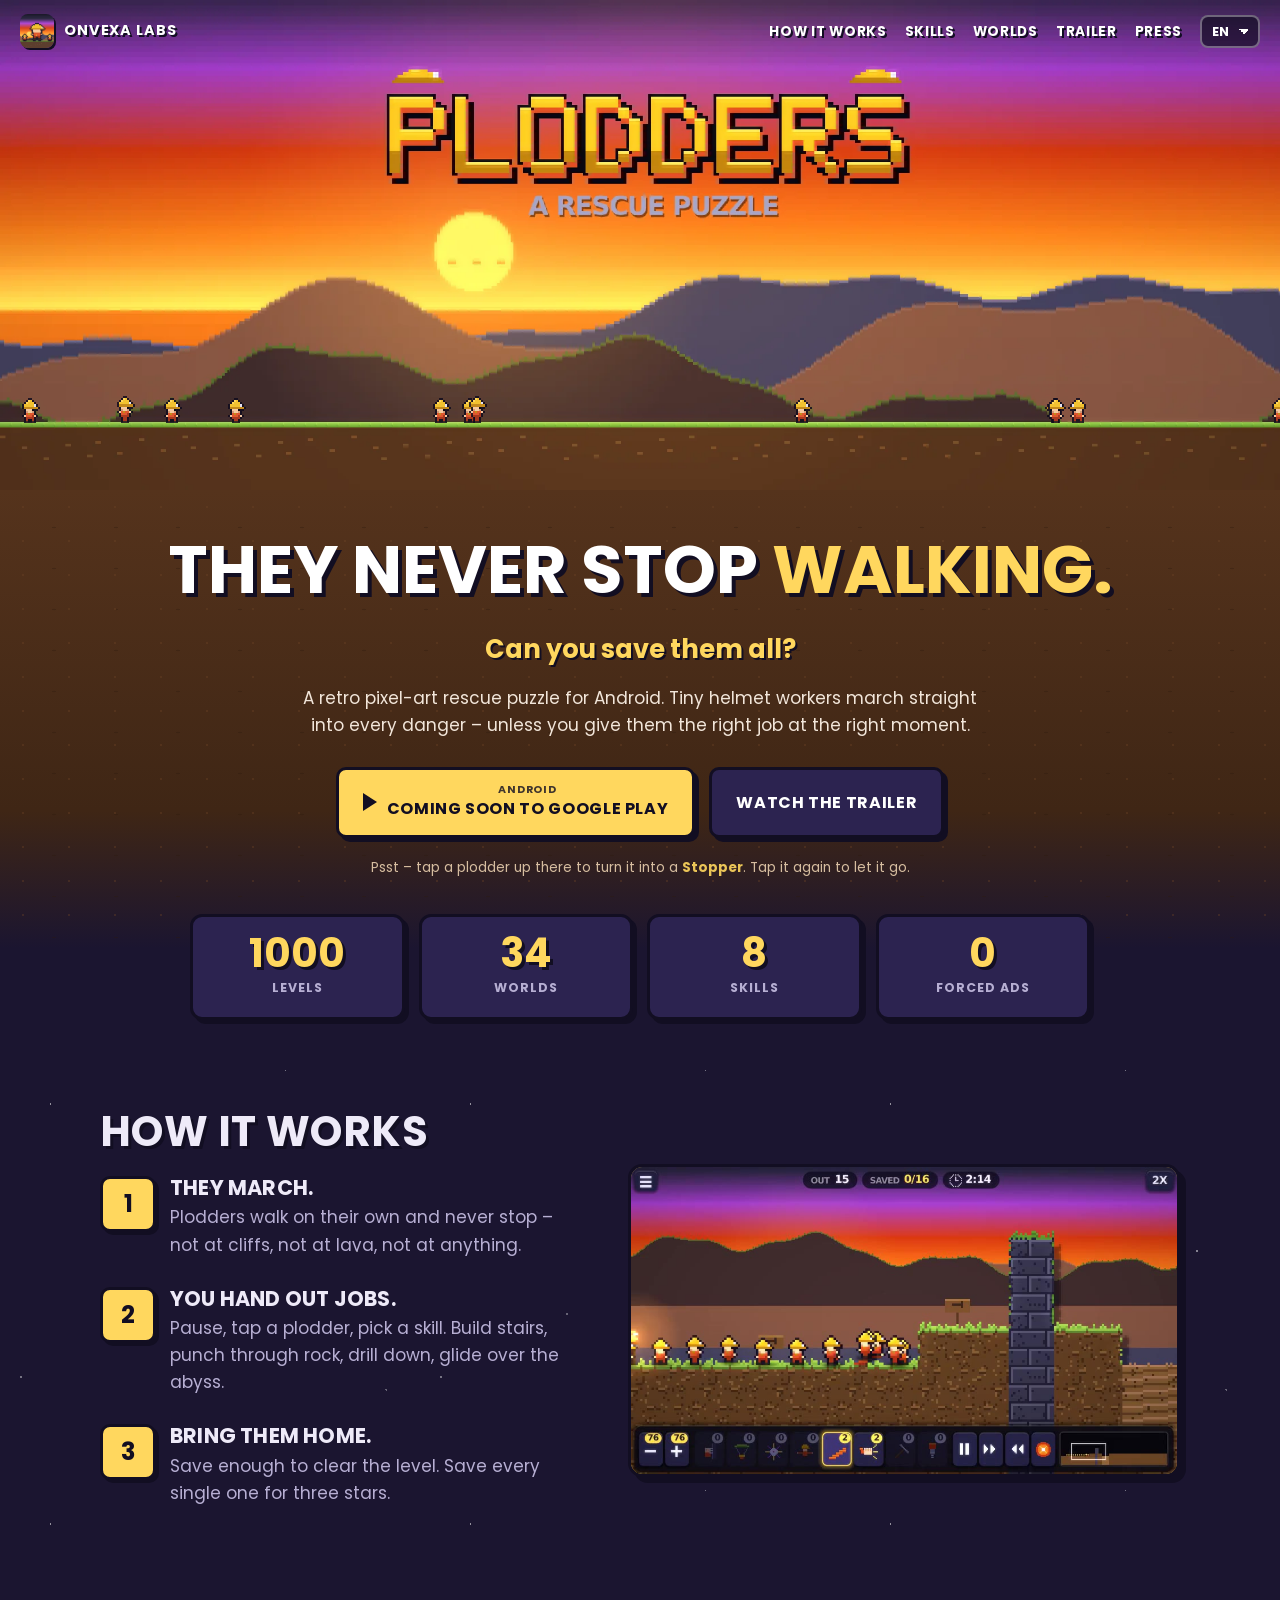
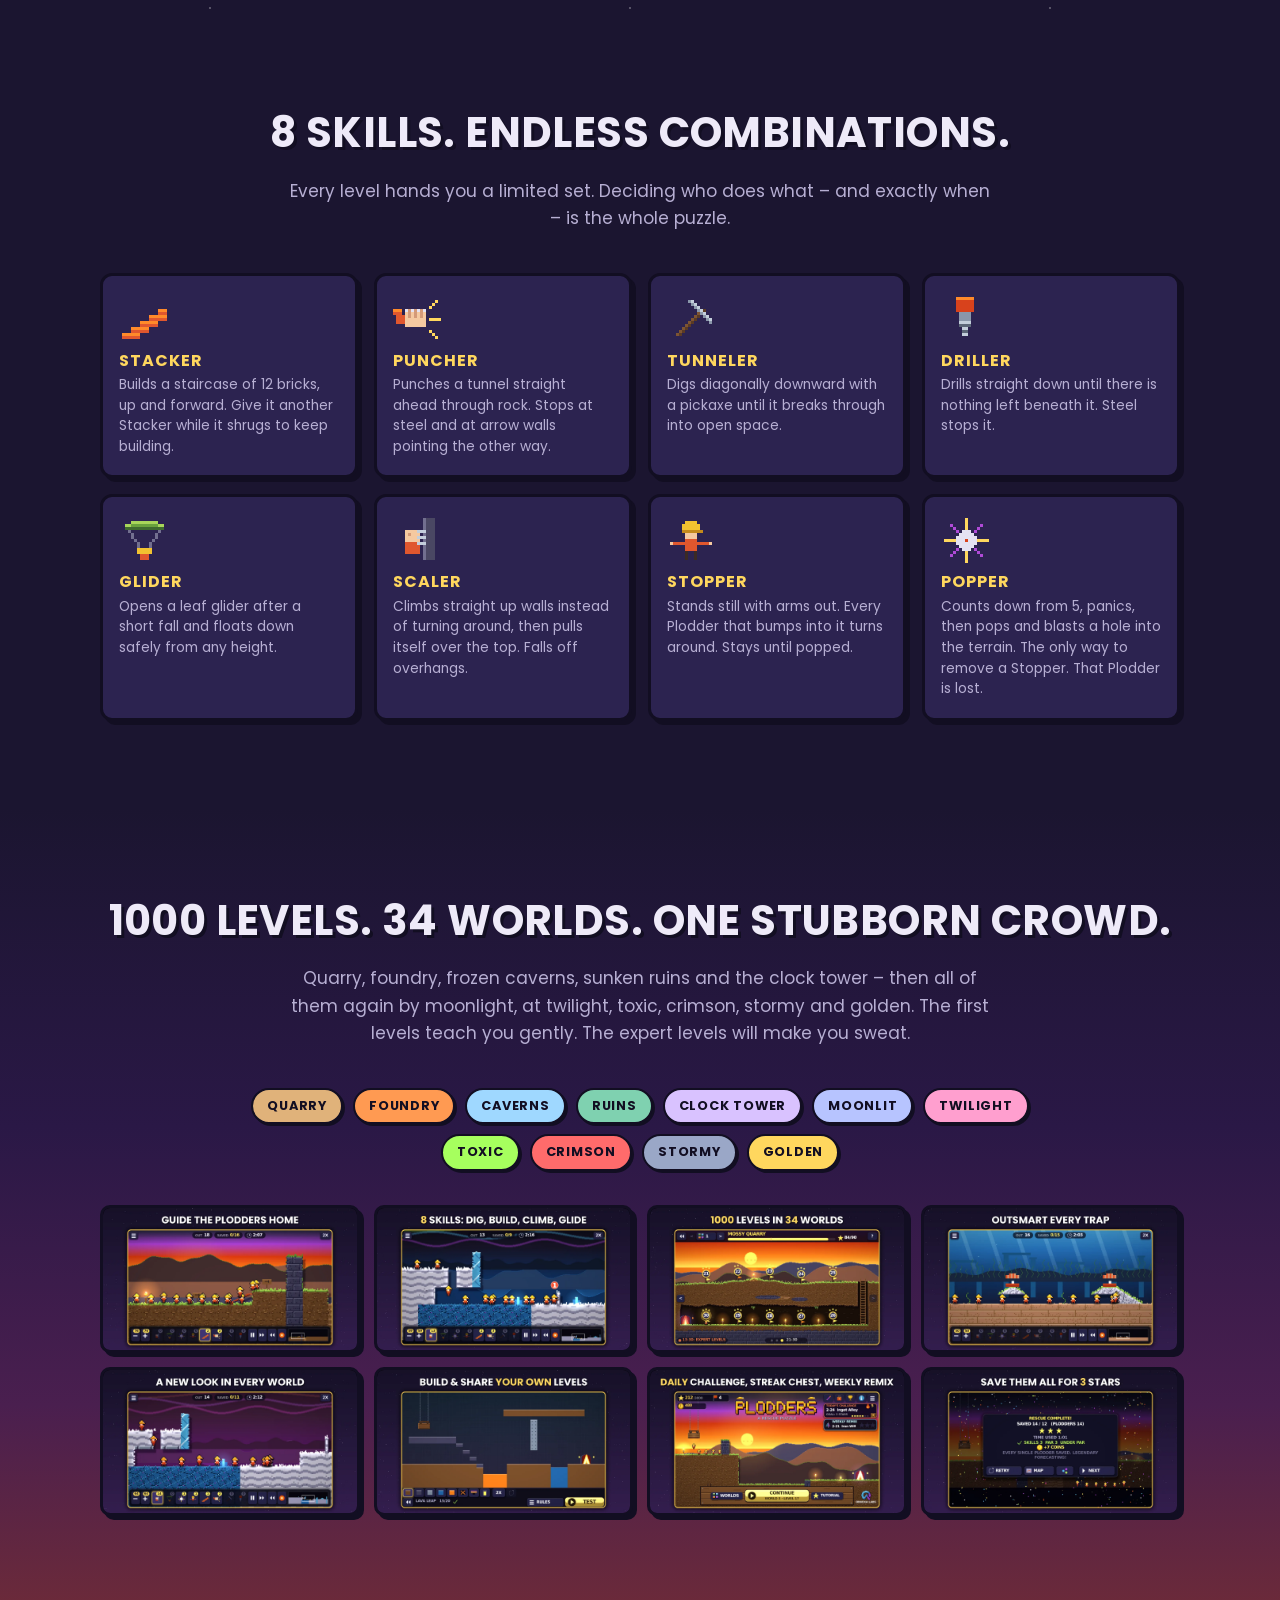
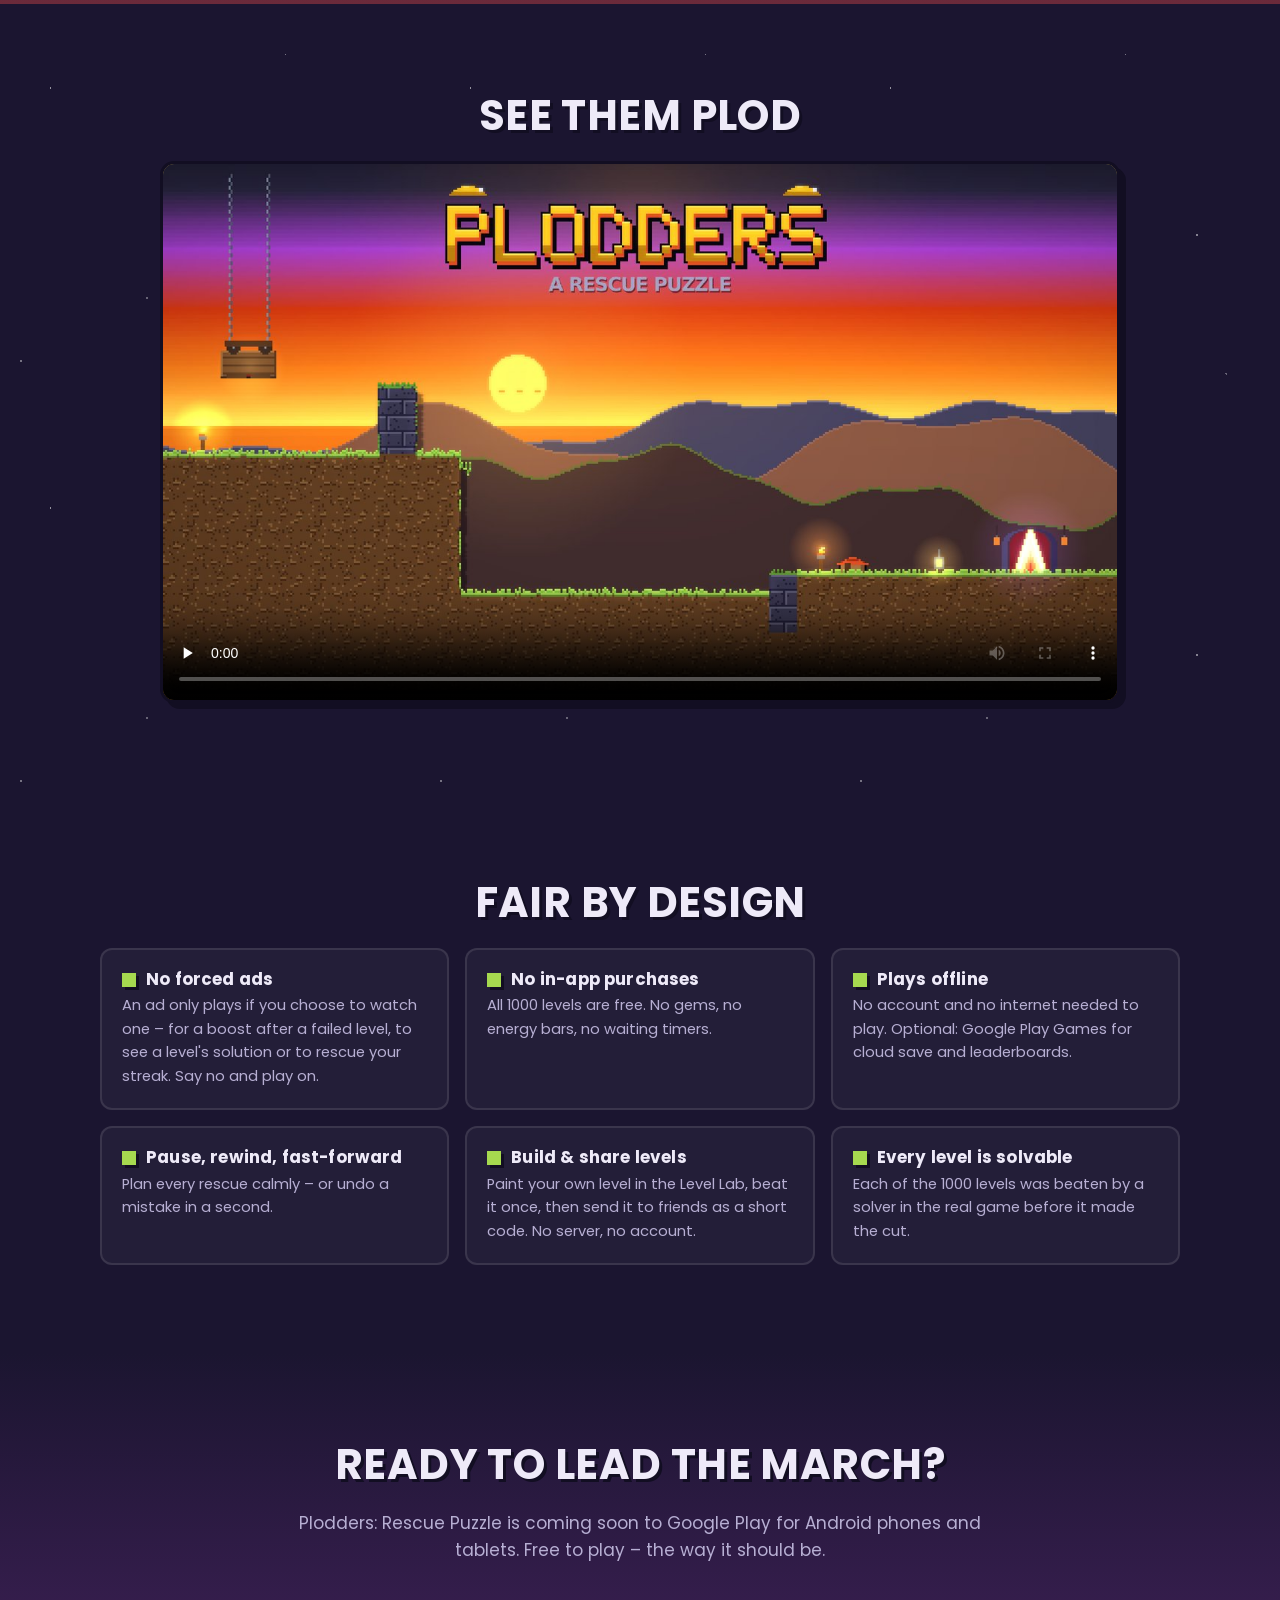
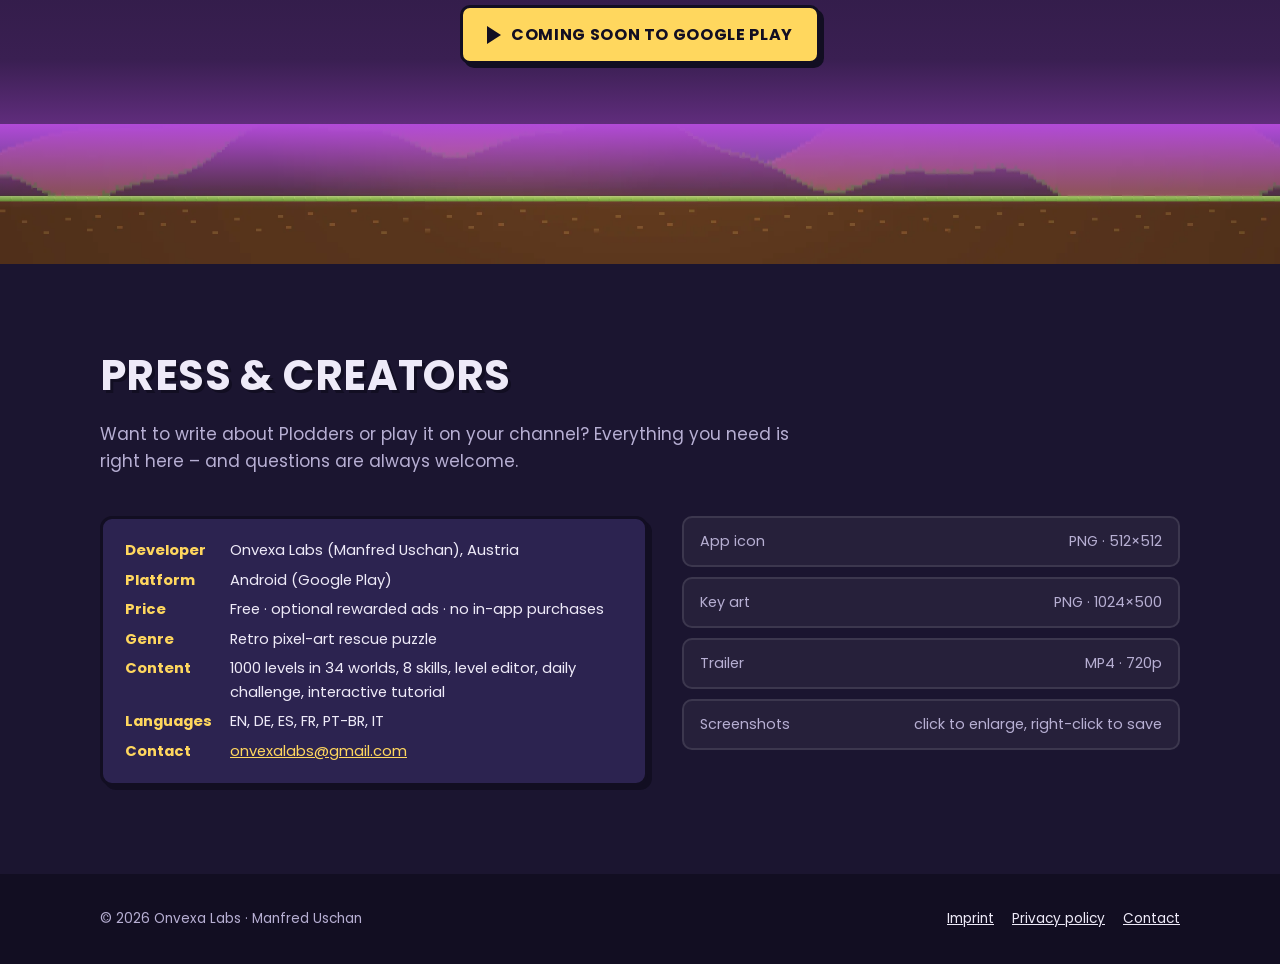
==== commit 15ae8f21: "Update site for the new game version: screenshots, trailers, gameplay loop, Level Lab - New screensh" ====
--- a/index.html
+++ b/index.html
@@ -257,11 +257,11 @@
     <div class="wrap">
       <h2 class="center reveal" data-i18n="fair_title">Fair by design</h2>
       <div class="fair reveal">
-        <div><h3 data-i18n="f1_t">No forced ads</h3><p data-i18n="f1_d">An ad only plays if you choose to watch one – for a boost after a failed level. Say no and play on.</p></div>
+        <div><h3 data-i18n="f1_t">No forced ads</h3><p data-i18n="f1_d">An ad only plays if you choose to watch one – for a boost after a failed level, to see a level's solution or to rescue your streak. Say no and play on.</p></div>
         <div><h3 data-i18n="f2_t">No in-app purchases</h3><p data-i18n="f2_d">All 1000 levels are free. No gems, no energy bars, no waiting timers.</p></div>
-        <div><h3 data-i18n="f3_t">Plays offline</h3><p data-i18n="f3_d">No account, no login, no internet connection needed to play.</p></div>
+        <div><h3 data-i18n="f3_t">Plays offline</h3><p data-i18n="f3_d">No account and no internet needed to play. Optional: Google Play Games for cloud save and leaderboards.</p></div>
         <div><h3 data-i18n="f4_t">Pause, rewind, fast-forward</h3><p data-i18n="f4_d">Plan every rescue calmly – or undo a mistake in a second.</p></div>
-        <div><h3 data-i18n="f5_t">6 languages</h3><p>English, Deutsch, Español, Français, Português, Italiano.</p></div>
+        <div><h3 data-i18n="f5_t">Build & share levels</h3><p data-i18n="f5_d">Paint your own level in the Level Lab, beat it once, then send it to friends as a short code. No server, no account.</p></div>
         <div><h3 data-i18n="f6_t">Every level is solvable</h3><p data-i18n="f6_d">Each of the 1000 levels was beaten by a solver in the real game before it made the cut.</p></div>
       </div>
     </div>
@@ -286,7 +286,7 @@
           <dt data-i18n="pf_platform">Platform</dt><dd>Android (Google Play)</dd>
           <dt data-i18n="pf_price">Price</dt><dd data-i18n="pf_price_v">Free · optional rewarded ads · no in-app purchases</dd>
           <dt data-i18n="pf_genre">Genre</dt><dd data-i18n="pf_genre_v">Retro pixel-art rescue puzzle</dd>
-          <dt data-i18n="pf_content">Content</dt><dd data-i18n="pf_content_v">1000 levels in 34 worlds, 8 skills, interactive tutorial</dd>
+          <dt data-i18n="pf_content">Content</dt><dd data-i18n="pf_content_v">1000 levels in 34 worlds, 8 skills, level editor, daily challenge, interactive tutorial</dd>
           <dt data-i18n="pf_langs">Languages</dt><dd>EN, DE, ES, FR, PT-BR, IT</dd>
           <dt data-i18n="pf_contact">Contact</dt><dd><a href="mailto:onvexalabs@gmail.com">onvexalabs@gmail.com</a></dd>
         </dl>
@@ -332,9 +332,9 @@
 };
 const CHIP_COLORS = ["#e0b27a","#ff9a52","#9fd8ff","#7fd1b0","#d9c2ff","#b7c4ff","#ff9fcf","#a6ff5e","#ff6b6b","#9aa7c7","#ffd75e"];
 const SHOT_ALT = {
-  en:["Guide the plodders home","8 skills: dig, build, climb, glide","1000 levels in 34 worlds","Outsmart every trap","A new look in every world","Plan every rescue","Interactive tutorial","Save them all for 3 stars"]
+  en:["Guide the plodders home","8 skills: dig, build, climb, glide","1000 levels in 34 worlds","Outsmart every trap","A new look in every world","Build & share your own levels","Daily challenge, streak chest, weekly remix","Save them all for 3 stars"]
 };
-const T = {"en": {"doc_title": "Plodders: Rescue Puzzle – 1000 retro pixel rescue puzzles for Android", "meta_desc": "They never stop walking. Guide a stubborn crowd of tiny helmet workers home in 1000 retro pixel-art rescue puzzles. 34 worlds, 8 skills, no forced ads, plays offline.", "nav_how": "How it works", "nav_skills": "Skills", "nav_worlds": "Worlds", "nav_trailer": "Trailer", "nav_press": "Press", "hero_title": "They never stop <span>walking.</span>", "hero_sub": "Can you save them all?", "hero_text": "A retro pixel-art rescue puzzle for Android. Tiny helmet workers march straight into every danger – unless you give them the right job at the right moment.", "cta_small": "Android", "cta_soon": "Coming soon to Google Play", "cta_live": "Get it on Google Play", "cta_trailer": "Watch the trailer", "hero_tip": "Psst – tap a plodder up there to turn it into a <b>Stopper</b>. Tap it again to let it go.", "stat_levels": "Levels", "stat_worlds": "Worlds", "stat_skills": "Skills", "stat_ads": "Forced ads", "how_title": "How it works", "how1_t": "They march.", "how1_d": "Plodders walk on their own and never stop – not at cliffs, not at lava, not at anything.", "how2_t": "You hand out jobs.", "how2_d": "Pause, tap a plodder, pick a skill. Build stairs, punch through rock, drill down, glide over the abyss.", "how3_t": "Bring them home.", "how3_d": "Save enough to clear the level. Save every single one for three stars.", "skills_title": "8 skills. Endless combinations.", "skills_sub": "Every level hands you a limited set. Deciding who does what – and exactly when – is the whole puzzle.", "worlds_title": "1000 levels. 34 worlds. One stubborn crowd.", "worlds_text": "Quarry, foundry, frozen caverns, sunken ruins and the clock tower – then all of them again by moonlight, at twilight, toxic, crimson, stormy and golden. The first levels teach you gently. The expert levels will make you sweat.", "shots": ["Guide the plodders home", "8 skills: dig, build, climb, glide", "1000 levels in 34 worlds", "Outsmart every trap", "A new look in every world", "Plan every rescue", "Interactive tutorial", "Save them all for 3 stars"], "trailer_title": "See them plod", "fair_title": "Fair by design", "f1_t": "No forced ads", "f1_d": "An ad only plays if you choose to watch one – for a boost after a failed level. Say no and play on.", "f2_t": "No in-app purchases", "f2_d": "All 1000 levels are free. No gems, no energy bars, no waiting timers.", "f3_t": "Plays offline", "f3_d": "No account, no login, no internet connection needed to play.", "f4_t": "Pause, rewind, fast-forward", "f4_d": "Plan every rescue calmly – or undo a mistake in a second.", "f5_t": "6 languages", "f6_t": "Every level is solvable", "f6_d": "Each of the 1000 levels was beaten by a solver in the real game before it made the cut.", "final_title": "Ready to lead the march?", "final_text": "Plodders: Rescue Puzzle is coming soon to Google Play for Android phones and tablets. Free to play – the way it should be.", "press_title": "Press &amp; creators", "press_text": "Want to write about Plodders or play it on your channel? Everything you need is right here – and questions are always welcome.", "pf_dev": "Developer", "pf_country": "Austria", "pf_platform": "Platform", "pf_price": "Price", "pf_price_v": "Free · optional rewarded ads · no in-app purchases", "pf_genre": "Genre", "pf_genre_v": "Retro pixel-art rescue puzzle", "pf_content": "Content", "pf_content_v": "1000 levels in 34 worlds, 8 skills, interactive tutorial", "pf_langs": "Languages", "pf_contact": "Contact", "dl_icon": "App icon", "dl_feature": "Key art", "dl_trailer": "Trailer", "dl_shots": "Screenshots", "dl_shots_v": "click to enlarge, right-click to save", "ft_imprint": "Imprint", "ft_privacy": "Privacy policy", "ft_contact": "Contact"}, "de": {"doc_title": "Plodders: Rettungs-Puzzle – 1000 Retro-Pixel-Rätsel für Android", "meta_desc": "Sie bleiben nie stehen. Führe eine sture Horde winziger Helm-Arbeiter nach Hause – in 1000 Retro-Pixel-Rettungsrätseln. 34 Welten, 8 Fähigkeiten, keine erzwungene Werbung, offline spielbar.", "nav_how": "So geht's", "nav_skills": "Fähigkeiten", "nav_worlds": "Welten", "nav_trailer": "Trailer", "nav_press": "Presse", "hero_title": "Sie bleiben nie <span>stehen.</span>", "hero_sub": "Rettest du sie alle?", "hero_text": "Ein Retro-Pixel-Rettungspuzzle für Android. Winzige Helm-Arbeiter marschieren schnurstracks in jede Gefahr – außer du gibst ihnen im richtigen Moment die richtige Aufgabe.", "cta_small": "Android", "cta_soon": "Bald bei Google Play", "cta_live": "Jetzt bei Google Play", "cta_trailer": "Trailer ansehen", "hero_tip": "Psst – tippe oben auf einen Plodder, um ihn zum <b>Stopper</b> zu machen. Nochmal tippen lässt ihn weiterlaufen.", "stat_levels": "Level", "stat_worlds": "Welten", "stat_skills": "Fähigkeiten", "stat_ads": "Zwangswerbung", "how_title": "So geht's", "how1_t": "Sie marschieren.", "how1_d": "Plodders laufen von selbst los und bleiben nie stehen – nicht an Klippen, nicht an Lava, nirgends.", "how2_t": "Du verteilst Aufgaben.", "how2_d": "Pausiere, tippe einen Plodder an, wähle eine Fähigkeit. Treppen bauen, Fels durchboxen, nach unten bohren, über den Abgrund gleiten.", "how3_t": "Bring sie nach Hause.", "how3_d": "Rette genug, um das Level zu schaffen. Rette wirklich jeden für drei Sterne.", "skills_title": "8 Fähigkeiten. Unzählige Kombinationen.", "skills_sub": "Jedes Level gibt dir nur eine begrenzte Auswahl. Wer was macht – und wann genau –, das ist das eigentliche Rätsel.", "worlds_title": "1000 Level. 34 Welten. Eine sture Horde.", "worlds_text": "Steinbruch, Gießerei, Eishöhlen, versunkene Ruinen und der Uhrturm – und dann alles noch einmal im Mondlicht, in der Dämmerung, giftig, purpurn, stürmisch und golden. Die ersten Level bringen es dir sanft bei. Die Experten-Level bringen dich ins Schwitzen.", "shots": ["Führe die Plodders nach Hause", "8 Fähigkeiten: graben, bauen, klettern, gleiten", "1000 Level in 34 Welten", "Überliste jede Falle", "Jede Welt mit neuem Look", "Plane jede Rettung", "Interaktives Tutorial", "Rette alle für 3 Sterne"], "trailer_title": "Sieh sie stapfen", "fair_title": "Fair von Anfang an", "f1_t": "Keine erzwungene Werbung", "f1_d": "Werbung läuft nur, wenn du dich dafür entscheidest – für einen Bonus nach einem verlorenen Level. Sag nein und spiel weiter.", "f2_t": "Keine In-App-Käufe", "f2_d": "Alle 1000 Level sind gratis. Keine Edelsteine, keine Energieleisten, keine Wartezeiten.", "f3_t": "Offline spielbar", "f3_d": "Kein Konto, kein Login, keine Internetverbindung nötig.", "f4_t": "Pause, zurückspulen, vorspulen", "f4_d": "Plane jede Rettung in Ruhe – oder mach einen Fehler in einer Sekunde rückgängig.", "f5_t": "6 Sprachen", "f6_t": "Jedes Level ist lösbar", "f6_d": "Jedes der 1000 Level wurde im echten Spiel von einem Löser geschafft, bevor es aufgenommen wurde.", "final_title": "Bereit, den Marsch anzuführen?", "final_text": "Plodders: Rettungs-Puzzle erscheint bald bei Google Play für Android-Smartphones und -Tablets. Kostenlos spielbar – so wie es sein soll.", "press_title": "Presse &amp; Creator", "press_text": "Du willst über Plodders schreiben oder es auf deinem Kanal spielen? Hier findest du alles, was du brauchst – und Fragen sind jederzeit willkommen.", "pf_dev": "Entwickler", "pf_country": "Österreich", "pf_platform": "Plattform", "pf_price": "Preis", "pf_price_v": "Kostenlos · freiwillige Belohnungs-Werbung · keine In-App-Käufe", "pf_genre": "Genre", "pf_genre_v": "Retro-Pixel-Rettungspuzzle", "pf_content": "Umfang", "pf_content_v": "1000 Level in 34 Welten, 8 Fähigkeiten, interaktives Tutorial", "pf_langs": "Sprachen", "pf_contact": "Kontakt", "dl_icon": "App-Icon", "dl_feature": "Key Art", "dl_trailer": "Trailer", "dl_shots": "Screenshots", "dl_shots_v": "Klick zum Vergrößern, Rechtsklick zum Speichern", "ft_imprint": "Impressum", "ft_privacy": "Datenschutz", "ft_contact": "Kontakt"}, "es": {"doc_title": "Plodders: Puzle de rescate – 1000 puzles retro pixel art para Android", "meta_desc": "Nunca dejan de caminar. Guía a casa a una multitud testaruda de pequeños obreros con casco en 1000 puzles de rescate retro. 34 mundos, 8 habilidades, sin anuncios obligatorios, sin conexión.", "nav_how": "Cómo se juega", "nav_skills": "Habilidades", "nav_worlds": "Mundos", "nav_trailer": "Tráiler", "nav_press": "Prensa", "hero_title": "Nunca dejan de <span>caminar.</span>", "hero_sub": "¿Puedes salvarlos a todos?", "hero_text": "Un puzle de rescate retro en pixel art para Android. Pequeños obreros con casco marchan directos hacia cada peligro… a menos que les des la tarea adecuada en el momento justo.", "cta_small": "Android", "cta_soon": "Muy pronto en Google Play", "cta_live": "Disponible en Google Play", "cta_trailer": "Ver el tráiler", "hero_tip": "Psst: toca un plodder ahí arriba para convertirlo en <b>Bloqueador</b>. Tócalo otra vez para soltarlo.", "stat_levels": "Niveles", "stat_worlds": "Mundos", "stat_skills": "Habilidades", "stat_ads": "Anuncios forzados", "how_title": "Cómo se juega", "how1_t": "Ellos marchan.", "how1_d": "Los plodders caminan solos y nunca se detienen: ni ante un precipicio, ni ante la lava, ni ante nada.", "how2_t": "Tú repartes tareas.", "how2_d": "Pausa, toca un plodder y elige una habilidad. Construye escaleras, atraviesa la roca, perfora hacia abajo, planea sobre el abismo.", "how3_t": "Llévalos a casa.", "how3_d": "Salva a suficientes para superar el nivel. Sálvalos a todos para conseguir tres estrellas.", "skills_title": "8 habilidades. Combinaciones infinitas.", "skills_sub": "Cada nivel te da un número limitado. Decidir quién hace qué, y exactamente cuándo, es el verdadero puzle.", "worlds_title": "1000 niveles. 34 mundos. Una multitud testaruda.", "worlds_text": "Cantera, fundición, cavernas heladas, ruinas sumergidas y la torre del reloj… y luego todo otra vez a la luz de la luna, al crepúsculo, tóxico, carmesí, bajo la tormenta y dorado. Los primeros niveles te enseñan con calma. Los niveles expertos te harán sudar.", "shots": ["Guía a los plodders a casa", "8 habilidades: cavar, construir, trepar, planear", "1000 niveles en 34 mundos", "Supera cada trampa", "Cada mundo luce distinto", "Planea cada rescate", "Tutorial interactivo", "Sálvalos a todos para 3 estrellas"], "trailer_title": "Míralos caminar", "fair_title": "Justo por diseño", "f1_t": "Sin anuncios obligatorios", "f1_d": "Un anuncio solo se reproduce si tú decides verlo, a cambio de una ayuda tras perder un nivel. Di que no y sigue jugando.", "f2_t": "Sin compras integradas", "f2_d": "Los 1000 niveles son gratis. Sin gemas, sin barras de energía, sin esperas.", "f3_t": "Juega sin conexión", "f3_d": "Sin cuenta, sin inicio de sesión, sin necesidad de internet.", "f4_t": "Pausa, rebobina, acelera", "f4_d": "Planea cada rescate con calma o deshaz un error en un segundo.", "f5_t": "6 idiomas", "f6_t": "Todos los niveles tienen solución", "f6_d": "Cada uno de los 1000 niveles fue superado por un solucionador en el juego real antes de entrar.", "final_title": "¿Listo para liderar la marcha?", "final_text": "Plodders: Puzle de rescate llega muy pronto a Google Play para móviles y tabletas Android. Gratis, como debe ser.", "press_title": "Prensa y creadores", "press_text": "¿Quieres escribir sobre Plodders o jugarlo en tu canal? Aquí tienes todo lo necesario, y las preguntas siempre son bienvenidas.", "pf_dev": "Desarrollador", "pf_country": "Austria", "pf_platform": "Plataforma", "pf_price": "Precio", "pf_price_v": "Gratis · anuncios con recompensa opcionales · sin compras integradas", "pf_genre": "Género", "pf_genre_v": "Puzle de rescate retro en pixel art", "pf_content": "Contenido", "pf_content_v": "1000 niveles en 34 mundos, 8 habilidades, tutorial interactivo", "pf_langs": "Idiomas", "pf_contact": "Contacto", "dl_icon": "Icono de la app", "dl_feature": "Imagen principal", "dl_trailer": "Tráiler", "dl_shots": "Capturas", "dl_shots_v": "clic para ampliar, clic derecho para guardar", "ft_imprint": "Aviso legal", "ft_privacy": "Privacidad", "ft_contact": "Contacto"}, "fr": {"doc_title": "Plodders : Puzzle de sauvetage – 1000 puzzles rétro en pixel art pour Android", "meta_desc": "Ils ne s'arrêtent jamais. Ramène à la maison une foule têtue de petits ouvriers casqués dans 1000 puzzles de sauvetage rétro. 34 mondes, 8 compétences, aucune pub forcée, jouable hors ligne.", "nav_how": "Principe", "nav_skills": "Compétences", "nav_worlds": "Mondes", "nav_trailer": "Bande-annonce", "nav_press": "Presse", "hero_title": "Ils ne s'arrêtent <span>jamais.</span>", "hero_sub": "Sauras-tu tous les sauver ?", "hero_text": "Un puzzle de sauvetage rétro en pixel art pour Android. De petits ouvriers casqués foncent droit vers chaque danger… sauf si tu leur confies la bonne tâche au bon moment.", "cta_small": "Android", "cta_soon": "Bientôt sur Google Play", "cta_live": "Disponible sur Google Play", "cta_trailer": "Voir la bande-annonce", "hero_tip": "Psst : touche un plodder là-haut pour en faire un <b>Bloqueur</b>. Touche-le encore pour le libérer.", "stat_levels": "Niveaux", "stat_worlds": "Mondes", "stat_skills": "Compétences", "stat_ads": "Pubs forcées", "how_title": "Principe", "how1_t": "Ils marchent.", "how1_d": "Les plodders avancent tout seuls et ne s'arrêtent jamais : ni devant une falaise, ni devant la lave, ni devant rien.", "how2_t": "Tu distribues les tâches.", "how2_d": "Mets en pause, touche un plodder, choisis une compétence. Bâtis des escaliers, perce la roche, fore vers le bas, plane au-dessus du vide.", "how3_t": "Ramène-les à la maison.", "how3_d": "Sauves-en assez pour réussir le niveau. Sauve-les tous pour trois étoiles.", "skills_title": "8 compétences. Des combinaisons infinies.", "skills_sub": "Chaque niveau t'en donne un nombre limité. Décider qui fait quoi, et à quel moment précis, c'est tout le puzzle.", "worlds_title": "1000 niveaux. 34 mondes. Une foule têtue.", "worlds_text": "Carrière, fonderie, cavernes glacées, ruines englouties et tour de l'horloge… puis tout à nouveau au clair de lune, au crépuscule, en version toxique, pourpre, orageuse et dorée. Les premiers niveaux t'apprennent en douceur. Les niveaux experts vont te faire transpirer.", "shots": ["Ramène les plodders à la maison", "8 compétences : creuser, bâtir, grimper, planer", "1000 niveaux dans 34 mondes", "Déjoue chaque piège", "Chaque monde change de look", "Planifie chaque sauvetage", "Tutoriel interactif", "Sauve-les tous pour 3 étoiles"], "trailer_title": "Regarde-les avancer", "fair_title": "Équitable par principe", "f1_t": "Aucune pub forcée", "f1_d": "Une pub ne s'affiche que si tu choisis de la regarder, pour un bonus après un niveau raté. Dis non et continue à jouer.", "f2_t": "Aucun achat intégré", "f2_d": "Les 1000 niveaux sont gratuits. Pas de gemmes, pas de jauge d'énergie, pas d'attente.", "f3_t": "Jouable hors ligne", "f3_d": "Pas de compte, pas de connexion, pas besoin d'internet.", "f4_t": "Pause, rembobinage, avance rapide", "f4_d": "Planifie chaque sauvetage calmement, ou annule une erreur en une seconde.", "f5_t": "6 langues", "f6_t": "Chaque niveau a une solution", "f6_d": "Chacun des 1000 niveaux a été réussi par un solveur dans le vrai jeu avant d'être retenu.", "final_title": "Prêt à mener la marche ?", "final_text": "Plodders : Puzzle de sauvetage arrive bientôt sur Google Play pour smartphones et tablettes Android. Gratuit, comme il se doit.", "press_title": "Presse &amp; créateurs", "press_text": "Tu veux écrire sur Plodders ou y jouer sur ta chaîne ? Tout ce qu'il te faut est ici, et les questions sont toujours les bienvenues.", "pf_dev": "Développeur", "pf_country": "Autriche", "pf_platform": "Plateforme", "pf_price": "Prix", "pf_price_v": "Gratuit · pubs récompensées facultatives · aucun achat intégré", "pf_genre": "Genre", "pf_genre_v": "Puzzle de sauvetage rétro en pixel art", "pf_content": "Contenu", "pf_content_v": "1000 niveaux dans 34 mondes, 8 compétences, tutoriel interactif", "pf_langs": "Langues", "pf_contact": "Contact", "dl_icon": "Icône de l'app", "dl_feature": "Visuel principal", "dl_trailer": "Bande-annonce", "dl_shots": "Captures d'écran", "dl_shots_v": "clic pour agrandir, clic droit pour enregistrer", "ft_imprint": "Mentions légales", "ft_privacy": "Confidentialité", "ft_contact": "Contact"}, "pt": {"doc_title": "Plodders: Quebra-cabeça de resgate – 1000 fases retrô em pixel art para Android", "meta_desc": "Eles nunca param de andar. Leve para casa uma multidão teimosa de pequenos operários de capacete em 1000 quebra-cabeças de resgate retrô. 34 mundos, 8 habilidades, sem anúncios forçados, funciona offline.", "nav_how": "Como funciona", "nav_skills": "Habilidades", "nav_worlds": "Mundos", "nav_trailer": "Trailer", "nav_press": "Imprensa", "hero_title": "Eles nunca param de <span>andar.</span>", "hero_sub": "Você consegue salvar todos?", "hero_text": "Um quebra-cabeça de resgate retrô em pixel art para Android. Pequenos operários de capacete marcham direto para todo perigo – a não ser que você dê a eles a tarefa certa na hora certa.", "cta_small": "Android", "cta_soon": "Em breve no Google Play", "cta_live": "Disponível no Google Play", "cta_trailer": "Ver o trailer", "hero_tip": "Psiu – toque em um plodder lá em cima para transformá-lo em <b>Bloqueador</b>. Toque de novo para soltá-lo.", "stat_levels": "Fases", "stat_worlds": "Mundos", "stat_skills": "Habilidades", "stat_ads": "Anúncios forçados", "how_title": "Como funciona", "how1_t": "Eles marcham.", "how1_d": "Os plodders andam sozinhos e nunca param – nem diante de um penhasco, nem da lava, nem de nada.", "how2_t": "Você distribui tarefas.", "how2_d": "Pause, toque em um plodder e escolha uma habilidade. Construa escadas, atravesse a rocha, perfure para baixo, plane sobre o abismo.", "how3_t": "Leve-os para casa.", "how3_d": "Salve o suficiente para passar de fase. Salve cada um deles para ganhar três estrelas.", "skills_title": "8 habilidades. Combinações sem fim.", "skills_sub": "Cada fase dá a você um conjunto limitado. Decidir quem faz o quê – e exatamente quando – é o verdadeiro quebra-cabeça.", "worlds_title": "1000 fases. 34 mundos. Uma multidão teimosa.", "worlds_text": "Pedreira, fundição, cavernas geladas, ruínas submersas e a torre do relógio – e depois tudo de novo ao luar, no crepúsculo, tóxico, carmesim, na tempestade e dourado. As primeiras fases ensinam com calma. As fases de especialista vão fazer você suar.", "shots": ["Leve os plodders para casa", "8 habilidades: cavar, construir, escalar, planar", "1000 fases em 34 mundos", "Vença cada armadilha", "Cada mundo com novo visual", "Planeje cada resgate", "Tutorial interativo", "Salve todos para 3 estrelas"], "trailer_title": "Veja-os marchar", "fair_title": "Justo por natureza", "f1_t": "Sem anúncios forçados", "f1_d": "Um anúncio só aparece se você escolher assistir – em troca de uma ajuda depois de perder uma fase. Diga não e continue jogando.", "f2_t": "Sem compras no app", "f2_d": "Todas as 1000 fases são grátis. Sem gemas, sem barras de energia, sem espera.", "f3_t": "Funciona offline", "f3_d": "Sem conta, sem login, sem precisar de internet.", "f4_t": "Pause, volte, acelere", "f4_d": "Planeje cada resgate com calma – ou desfaça um erro em um segundo.", "f5_t": "6 idiomas", "f6_t": "Toda fase tem solução", "f6_d": "Cada uma das 1000 fases foi vencida por um solucionador no jogo real antes de entrar.", "final_title": "Pronto para liderar a marcha?", "final_text": "Plodders: Quebra-cabeça de resgate chega em breve ao Google Play para celulares e tablets Android. Grátis – como deve ser.", "press_title": "Imprensa e criadores", "press_text": "Quer escrever sobre Plodders ou jogar no seu canal? Aqui está tudo o que você precisa – e perguntas são sempre bem-vindas.", "pf_dev": "Desenvolvedor", "pf_country": "Áustria", "pf_platform": "Plataforma", "pf_price": "Preço", "pf_price_v": "Grátis · anúncios premiados opcionais · sem compras no app", "pf_genre": "Gênero", "pf_genre_v": "Quebra-cabeça de resgate retrô em pixel art", "pf_content": "Conteúdo", "pf_content_v": "1000 fases em 34 mundos, 8 habilidades, tutorial interativo", "pf_langs": "Idiomas", "pf_contact": "Contato", "dl_icon": "Ícone do app", "dl_feature": "Arte principal", "dl_trailer": "Trailer", "dl_shots": "Capturas de tela", "dl_shots_v": "clique para ampliar, botão direito para salvar", "ft_imprint": "Aviso legal", "ft_privacy": "Privacidade", "ft_contact": "Contato"}, "it": {"doc_title": "Plodders: Puzzle di salvataggio – 1000 rompicapi retrò in pixel art per Android", "meta_desc": "Non si fermano mai. Riporta a casa una folla testarda di piccoli operai con il casco in 1000 rompicapi di salvataggio retrò. 34 mondi, 8 abilità, nessuna pubblicità forzata, gioca offline.", "nav_how": "Come si gioca", "nav_skills": "Abilità", "nav_worlds": "Mondi", "nav_trailer": "Trailer", "nav_press": "Stampa", "hero_title": "Non si fermano <span>mai.</span>", "hero_sub": "Riesci a salvarli tutti?", "hero_text": "Un rompicapo di salvataggio retrò in pixel art per Android. Piccoli operai con il casco marciano dritti verso ogni pericolo – a meno che tu non dia loro il compito giusto al momento giusto.", "cta_small": "Android", "cta_soon": "Presto su Google Play", "cta_live": "Disponibile su Google Play", "cta_trailer": "Guarda il trailer", "hero_tip": "Psst – tocca un plodder lassù per trasformarlo in <b>Bloccatore</b>. Toccalo di nuovo per lasciarlo andare.", "stat_levels": "Livelli", "stat_worlds": "Mondi", "stat_skills": "Abilità", "stat_ads": "Pubblicità forzate", "how_title": "Come si gioca", "how1_t": "Loro marciano.", "how1_d": "I plodder camminano da soli e non si fermano mai – né davanti a un dirupo, né alla lava, né a nient'altro.", "how2_t": "Tu assegni i compiti.", "how2_d": "Metti in pausa, tocca un plodder, scegli un'abilità. Costruisci scale, sfonda la roccia, perfora verso il basso, plana sopra l'abisso.", "how3_t": "Riportali a casa.", "how3_d": "Salvane abbastanza per superare il livello. Salvali tutti per tre stelle.", "skills_title": "8 abilità. Combinazioni infinite.", "skills_sub": "Ogni livello te ne dà un numero limitato. Decidere chi fa cosa – e esattamente quando – è il vero rompicapo.", "worlds_title": "1000 livelli. 34 mondi. Una folla testarda.", "worlds_text": "Cava, fonderia, caverne di ghiaccio, rovine sommerse e la torre dell'orologio – e poi tutto di nuovo al chiaro di luna, al crepuscolo, tossico, cremisi, in tempesta e dorato. I primi livelli ti insegnano con calma. I livelli esperti ti faranno sudare.", "shots": ["Riporta a casa i plodder", "8 abilità: scavare, costruire, scalare, planare", "1000 livelli in 34 mondi", "Batti ogni trappola", "Ogni mondo ha un nuovo look", "Pianifica ogni salvataggio", "Tutorial interattivo", "Salvali tutti per 3 stelle"], "trailer_title": "Guardali marciare", "fair_title": "Onesto per scelta", "f1_t": "Nessuna pubblicità forzata", "f1_d": "Una pubblicità parte solo se scegli di guardarla, in cambio di un aiuto dopo un livello perso. Di' di no e continua a giocare.", "f2_t": "Nessun acquisto in-app", "f2_d": "Tutti i 1000 livelli sono gratis. Niente gemme, niente barre di energia, niente attese.", "f3_t": "Gioca offline", "f3_d": "Nessun account, nessun login, nessuna connessione internet necessaria.", "f4_t": "Pausa, riavvolgi, accelera", "f4_d": "Pianifica ogni salvataggio con calma – o annulla un errore in un secondo.", "f5_t": "6 lingue", "f6_t": "Ogni livello ha una soluzione", "f6_d": "Ognuno dei 1000 livelli è stato superato da un risolutore nel gioco vero prima di essere incluso.", "final_title": "Pronto a guidare la marcia?", "final_text": "Plodders: Puzzle di salvataggio arriva presto su Google Play per smartphone e tablet Android. Gratis – come dovrebbe essere.", "press_title": "Stampa e creator", "press_text": "Vuoi scrivere di Plodders o giocarci sul tuo canale? Qui trovi tutto ciò che ti serve – e le domande sono sempre benvenute.", "pf_dev": "Sviluppatore", "pf_country": "Austria", "pf_platform": "Piattaforma", "pf_price": "Prezzo", "pf_price_v": "Gratis · pubblicità con premio facoltative · nessun acquisto in-app", "pf_genre": "Genere", "pf_genre_v": "Rompicapo di salvataggio retrò in pixel art", "pf_content": "Contenuti", "pf_content_v": "1000 livelli in 34 mondi, 8 abilità, tutorial interattivo", "pf_langs": "Lingue", "pf_contact": "Contatto", "dl_icon": "Icona dell'app", "dl_feature": "Immagine principale", "dl_trailer": "Trailer", "dl_shots": "Screenshot", "dl_shots_v": "clic per ingrandire, clic destro per salvare", "ft_imprint": "Note legali", "ft_privacy": "Privacy", "ft_contact": "Contatti"}};
+const T = {"en": {"doc_title": "Plodders: Rescue Puzzle – 1000 retro pixel rescue puzzles for Android", "meta_desc": "They never stop walking. Guide a stubborn crowd of tiny helmet workers home in 1000 retro pixel-art rescue puzzles. 34 worlds, 8 skills, no forced ads, plays offline.", "nav_how": "How it works", "nav_skills": "Skills", "nav_worlds": "Worlds", "nav_trailer": "Trailer", "nav_press": "Press", "hero_title": "They never stop <span>walking.</span>", "hero_sub": "Can you save them all?", "hero_text": "A retro pixel-art rescue puzzle for Android. Tiny helmet workers march straight into every danger – unless you give them the right job at the right moment.", "cta_small": "Android", "cta_soon": "Coming soon to Google Play", "cta_live": "Get it on Google Play", "cta_trailer": "Watch the trailer", "hero_tip": "Psst – tap a plodder up there to turn it into a <b>Stopper</b>. Tap it again to let it go.", "stat_levels": "Levels", "stat_worlds": "Worlds", "stat_skills": "Skills", "stat_ads": "Forced ads", "how_title": "How it works", "how1_t": "They march.", "how1_d": "Plodders walk on their own and never stop – not at cliffs, not at lava, not at anything.", "how2_t": "You hand out jobs.", "how2_d": "Pause, tap a plodder, pick a skill. Build stairs, punch through rock, drill down, glide over the abyss.", "how3_t": "Bring them home.", "how3_d": "Save enough to clear the level. Save every single one for three stars.", "skills_title": "8 skills. Endless combinations.", "skills_sub": "Every level hands you a limited set. Deciding who does what – and exactly when – is the whole puzzle.", "worlds_title": "1000 levels. 34 worlds. One stubborn crowd.", "worlds_text": "Quarry, foundry, frozen caverns, sunken ruins and the clock tower – then all of them again by moonlight, at twilight, toxic, crimson, stormy and golden. The first levels teach you gently. The expert levels will make you sweat.", "shots": ["Guide the plodders home", "8 skills: dig, build, climb, glide", "1000 levels in 34 worlds", "Outsmart every trap", "A new look in every world", "Build & share your own levels", "Daily challenge, streak chest, weekly remix", "Save them all for 3 stars"], "trailer_title": "See them plod", "fair_title": "Fair by design", "f1_t": "No forced ads", "f1_d": "An ad only plays if you choose to watch one – for a boost after a failed level, to see a level's solution or to rescue your streak. Say no and play on.", "f2_t": "No in-app purchases", "f2_d": "All 1000 levels are free. No gems, no energy bars, no waiting timers.", "f3_t": "Plays offline", "f3_d": "No account and no internet needed to play. Optional: Google Play Games for cloud save and leaderboards.", "f4_t": "Pause, rewind, fast-forward", "f4_d": "Plan every rescue calmly – or undo a mistake in a second.", "f5_t": "Build & share levels", "f5_d": "Paint your own level in the Level Lab, beat it once, then send it to friends as a short code. No server, no account.", "f6_t": "Every level is solvable", "f6_d": "Each of the 1000 levels was beaten by a solver in the real game before it made the cut.", "final_title": "Ready to lead the march?", "final_text": "Plodders: Rescue Puzzle is coming soon to Google Play for Android phones and tablets. Free to play – the way it should be.", "press_title": "Press &amp; creators", "press_text": "Want to write about Plodders or play it on your channel? Everything you need is right here – and questions are always welcome.", "pf_dev": "Developer", "pf_country": "Austria", "pf_platform": "Platform", "pf_price": "Price", "pf_price_v": "Free · optional rewarded ads · no in-app purchases", "pf_genre": "Genre", "pf_genre_v": "Retro pixel-art rescue puzzle", "pf_content": "Content", "pf_content_v": "1000 levels in 34 worlds, 8 skills, level editor, daily challenge, interactive tutorial", "pf_langs": "Languages", "pf_contact": "Contact", "dl_icon": "App icon", "dl_feature": "Key art", "dl_trailer": "Trailer", "dl_shots": "Screenshots", "dl_shots_v": "click to enlarge, right-click to save", "ft_imprint": "Imprint", "ft_privacy": "Privacy policy", "ft_contact": "Contact"}, "de": {"doc_title": "Plodders: Rettungs-Puzzle – 1000 Retro-Pixel-Rätsel für Android", "meta_desc": "Sie bleiben nie stehen. Führe eine sture Horde winziger Helm-Arbeiter nach Hause – in 1000 Retro-Pixel-Rettungsrätseln. 34 Welten, 8 Fähigkeiten, keine erzwungene Werbung, offline spielbar.", "nav_how": "So geht's", "nav_skills": "Fähigkeiten", "nav_worlds": "Welten", "nav_trailer": "Trailer", "nav_press": "Presse", "hero_title": "Sie bleiben nie <span>stehen.</span>", "hero_sub": "Rettest du sie alle?", "hero_text": "Ein Retro-Pixel-Rettungspuzzle für Android. Winzige Helm-Arbeiter marschieren schnurstracks in jede Gefahr – außer du gibst ihnen im richtigen Moment die richtige Aufgabe.", "cta_small": "Android", "cta_soon": "Bald bei Google Play", "cta_live": "Jetzt bei Google Play", "cta_trailer": "Trailer ansehen", "hero_tip": "Psst – tippe oben auf einen Plodder, um ihn zum <b>Stopper</b> zu machen. Nochmal tippen lässt ihn weiterlaufen.", "stat_levels": "Level", "stat_worlds": "Welten", "stat_skills": "Fähigkeiten", "stat_ads": "Zwangswerbung", "how_title": "So geht's", "how1_t": "Sie marschieren.", "how1_d": "Plodders laufen von selbst los und bleiben nie stehen – nicht an Klippen, nicht an Lava, nirgends.", "how2_t": "Du verteilst Aufgaben.", "how2_d": "Pausiere, tippe einen Plodder an, wähle eine Fähigkeit. Treppen bauen, Fels durchboxen, nach unten bohren, über den Abgrund gleiten.", "how3_t": "Bring sie nach Hause.", "how3_d": "Rette genug, um das Level zu schaffen. Rette wirklich jeden für drei Sterne.", "skills_title": "8 Fähigkeiten. Unzählige Kombinationen.", "skills_sub": "Jedes Level gibt dir nur eine begrenzte Auswahl. Wer was macht – und wann genau –, das ist das eigentliche Rätsel.", "worlds_title": "1000 Level. 34 Welten. Eine sture Horde.", "worlds_text": "Steinbruch, Gießerei, Eishöhlen, versunkene Ruinen und der Uhrturm – und dann alles noch einmal im Mondlicht, in der Dämmerung, giftig, purpurn, stürmisch und golden. Die ersten Level bringen es dir sanft bei. Die Experten-Level bringen dich ins Schwitzen.", "shots": ["Führe die Plodders nach Hause", "8 Fähigkeiten: graben, bauen, klettern, gleiten", "1000 Level in 34 Welten", "Überliste jede Falle", "Jede Welt mit neuem Look", "Bau und teile eigene Level", "Tagesaufgabe, Serien-Truhe, Wochen-Remix", "Rette alle für 3 Sterne"], "trailer_title": "Sieh sie stapfen", "fair_title": "Fair von Anfang an", "f1_t": "Keine erzwungene Werbung", "f1_d": "Werbung läuft nur, wenn du dich dafür entscheidest – für einen Bonus nach einem verlorenen Level, um die Lösung zu sehen oder deine Serie zu retten. Sag nein und spiel weiter.", "f2_t": "Keine In-App-Käufe", "f2_d": "Alle 1000 Level sind gratis. Keine Edelsteine, keine Energieleisten, keine Wartezeiten.", "f3_t": "Offline spielbar", "f3_d": "Kein Konto und kein Internet nötig. Optional: Google Play Games für Cloud-Speicherstand und Bestenlisten.", "f4_t": "Pause, zurückspulen, vorspulen", "f4_d": "Plane jede Rettung in Ruhe – oder mach einen Fehler in einer Sekunde rückgängig.", "f5_t": "Level bauen & teilen", "f5_d": "Mal dein eigenes Level im Level-Labor, schaff es einmal und schick es Freunden als kurzen Code. Ohne Server, ohne Konto.", "f6_t": "Jedes Level ist lösbar", "f6_d": "Jedes der 1000 Level wurde im echten Spiel von einem Löser geschafft, bevor es aufgenommen wurde.", "final_title": "Bereit, den Marsch anzuführen?", "final_text": "Plodders: Rettungs-Puzzle erscheint bald bei Google Play für Android-Smartphones und -Tablets. Kostenlos spielbar – so wie es sein soll.", "press_title": "Presse &amp; Creator", "press_text": "Du willst über Plodders schreiben oder es auf deinem Kanal spielen? Hier findest du alles, was du brauchst – und Fragen sind jederzeit willkommen.", "pf_dev": "Entwickler", "pf_country": "Österreich", "pf_platform": "Plattform", "pf_price": "Preis", "pf_price_v": "Kostenlos · freiwillige Belohnungs-Werbung · keine In-App-Käufe", "pf_genre": "Genre", "pf_genre_v": "Retro-Pixel-Rettungspuzzle", "pf_content": "Umfang", "pf_content_v": "1000 Level in 34 Welten, 8 Fähigkeiten, Level-Editor, Tagesaufgabe, interaktives Tutorial", "pf_langs": "Sprachen", "pf_contact": "Kontakt", "dl_icon": "App-Icon", "dl_feature": "Key Art", "dl_trailer": "Trailer", "dl_shots": "Screenshots", "dl_shots_v": "Klick zum Vergrößern, Rechtsklick zum Speichern", "ft_imprint": "Impressum", "ft_privacy": "Datenschutz", "ft_contact": "Kontakt"}, "es": {"doc_title": "Plodders: Puzle de rescate – 1000 puzles retro pixel art para Android", "meta_desc": "Nunca dejan de caminar. Guía a casa a una multitud testaruda de pequeños obreros con casco en 1000 puzles de rescate retro. 34 mundos, 8 habilidades, sin anuncios obligatorios, sin conexión.", "nav_how": "Cómo se juega", "nav_skills": "Habilidades", "nav_worlds": "Mundos", "nav_trailer": "Tráiler", "nav_press": "Prensa", "hero_title": "Nunca dejan de <span>caminar.</span>", "hero_sub": "¿Puedes salvarlos a todos?", "hero_text": "Un puzle de rescate retro en pixel art para Android. Pequeños obreros con casco marchan directos hacia cada peligro… a menos que les des la tarea adecuada en el momento justo.", "cta_small": "Android", "cta_soon": "Muy pronto en Google Play", "cta_live": "Disponible en Google Play", "cta_trailer": "Ver el tráiler", "hero_tip": "Psst: toca un plodder ahí arriba para convertirlo en <b>Bloqueador</b>. Tócalo otra vez para soltarlo.", "stat_levels": "Niveles", "stat_worlds": "Mundos", "stat_skills": "Habilidades", "stat_ads": "Anuncios forzados", "how_title": "Cómo se juega", "how1_t": "Ellos marchan.", "how1_d": "Los plodders caminan solos y nunca se detienen: ni ante un precipicio, ni ante la lava, ni ante nada.", "how2_t": "Tú repartes tareas.", "how2_d": "Pausa, toca un plodder y elige una habilidad. Construye escaleras, atraviesa la roca, perfora hacia abajo, planea sobre el abismo.", "how3_t": "Llévalos a casa.", "how3_d": "Salva a suficientes para superar el nivel. Sálvalos a todos para conseguir tres estrellas.", "skills_title": "8 habilidades. Combinaciones infinitas.", "skills_sub": "Cada nivel te da un número limitado. Decidir quién hace qué, y exactamente cuándo, es el verdadero puzle.", "worlds_title": "1000 niveles. 34 mundos. Una multitud testaruda.", "worlds_text": "Cantera, fundición, cavernas heladas, ruinas sumergidas y la torre del reloj… y luego todo otra vez a la luz de la luna, al crepúsculo, tóxico, carmesí, bajo la tormenta y dorado. Los primeros niveles te enseñan con calma. Los niveles expertos te harán sudar.", "shots": ["Guía a los plodders a casa", "8 habilidades: cavar, construir, trepar, planear", "1000 niveles en 34 mundos", "Supera cada trampa", "Cada mundo luce distinto", "Crea y comparte tus niveles", "Reto diario, cofre de racha, remix semanal", "Sálvalos a todos para 3 estrellas"], "trailer_title": "Míralos caminar", "fair_title": "Justo por diseño", "f1_t": "Sin anuncios obligatorios", "f1_d": "Un anuncio solo se reproduce si tú decides verlo: para una ayuda tras perder un nivel, ver la solución o salvar tu racha. Di que no y sigue jugando.", "f2_t": "Sin compras integradas", "f2_d": "Los 1000 niveles son gratis. Sin gemas, sin barras de energía, sin esperas.", "f3_t": "Juega sin conexión", "f3_d": "No necesitas cuenta ni internet para jugar. Opcional: Google Play Games para guardar en la nube y clasificaciones.", "f4_t": "Pausa, rebobina, acelera", "f4_d": "Planea cada rescate con calma o deshaz un error en un segundo.", "f5_t": "Crea y comparte niveles", "f5_d": "Dibuja tu propio nivel en el Laboratorio, supéralo una vez y envíalo a tus amigos como un código corto. Sin servidor, sin cuenta.", "f6_t": "Todos los niveles tienen solución", "f6_d": "Cada uno de los 1000 niveles fue superado por un solucionador en el juego real antes de entrar.", "final_title": "¿Listo para liderar la marcha?", "final_text": "Plodders: Puzle de rescate llega muy pronto a Google Play para móviles y tabletas Android. Gratis, como debe ser.", "press_title": "Prensa y creadores", "press_text": "¿Quieres escribir sobre Plodders o jugarlo en tu canal? Aquí tienes todo lo necesario, y las preguntas siempre son bienvenidas.", "pf_dev": "Desarrollador", "pf_country": "Austria", "pf_platform": "Plataforma", "pf_price": "Precio", "pf_price_v": "Gratis · anuncios con recompensa opcionales · sin compras integradas", "pf_genre": "Género", "pf_genre_v": "Puzle de rescate retro en pixel art", "pf_content": "Contenido", "pf_content_v": "1000 niveles en 34 mundos, 8 habilidades, editor de niveles, reto diario, tutorial interactivo", "pf_langs": "Idiomas", "pf_contact": "Contacto", "dl_icon": "Icono de la app", "dl_feature": "Imagen principal", "dl_trailer": "Tráiler", "dl_shots": "Capturas", "dl_shots_v": "clic para ampliar, clic derecho para guardar", "ft_imprint": "Aviso legal", "ft_privacy": "Privacidad", "ft_contact": "Contacto"}, "fr": {"doc_title": "Plodders : Puzzle de sauvetage – 1000 puzzles rétro en pixel art pour Android", "meta_desc": "Ils ne s'arrêtent jamais. Ramène à la maison une foule têtue de petits ouvriers casqués dans 1000 puzzles de sauvetage rétro. 34 mondes, 8 compétences, aucune pub forcée, jouable hors ligne.", "nav_how": "Principe", "nav_skills": "Compétences", "nav_worlds": "Mondes", "nav_trailer": "Bande-annonce", "nav_press": "Presse", "hero_title": "Ils ne s'arrêtent <span>jamais.</span>", "hero_sub": "Sauras-tu tous les sauver ?", "hero_text": "Un puzzle de sauvetage rétro en pixel art pour Android. De petits ouvriers casqués foncent droit vers chaque danger… sauf si tu leur confies la bonne tâche au bon moment.", "cta_small": "Android", "cta_soon": "Bientôt sur Google Play", "cta_live": "Disponible sur Google Play", "cta_trailer": "Voir la bande-annonce", "hero_tip": "Psst : touche un plodder là-haut pour en faire un <b>Bloqueur</b>. Touche-le encore pour le libérer.", "stat_levels": "Niveaux", "stat_worlds": "Mondes", "stat_skills": "Compétences", "stat_ads": "Pubs forcées", "how_title": "Principe", "how1_t": "Ils marchent.", "how1_d": "Les plodders avancent tout seuls et ne s'arrêtent jamais : ni devant une falaise, ni devant la lave, ni devant rien.", "how2_t": "Tu distribues les tâches.", "how2_d": "Mets en pause, touche un plodder, choisis une compétence. Bâtis des escaliers, perce la roche, fore vers le bas, plane au-dessus du vide.", "how3_t": "Ramène-les à la maison.", "how3_d": "Sauves-en assez pour réussir le niveau. Sauve-les tous pour trois étoiles.", "skills_title": "8 compétences. Des combinaisons infinies.", "skills_sub": "Chaque niveau t'en donne un nombre limité. Décider qui fait quoi, et à quel moment précis, c'est tout le puzzle.", "worlds_title": "1000 niveaux. 34 mondes. Une foule têtue.", "worlds_text": "Carrière, fonderie, cavernes glacées, ruines englouties et tour de l'horloge… puis tout à nouveau au clair de lune, au crépuscule, en version toxique, pourpre, orageuse et dorée. Les premiers niveaux t'apprennent en douceur. Les niveaux experts vont te faire transpirer.", "shots": ["Ramène les plodders à la maison", "8 compétences : creuser, bâtir, grimper, planer", "1000 niveaux dans 34 mondes", "Déjoue chaque piège", "Chaque monde change de look", "Crée et partage tes niveaux", "Défi du jour, coffre de série, remix hebdo", "Sauve-les tous pour 3 étoiles"], "trailer_title": "Regarde-les avancer", "fair_title": "Équitable par principe", "f1_t": "Aucune pub forcée", "f1_d": "Une pub ne s'affiche que si tu choisis de la regarder : pour un bonus après un niveau raté, voir la solution ou sauver ta série. Dis non et continue à jouer.", "f2_t": "Aucun achat intégré", "f2_d": "Les 1000 niveaux sont gratuits. Pas de gemmes, pas de jauge d'énergie, pas d'attente.", "f3_t": "Jouable hors ligne", "f3_d": "Ni compte ni internet nécessaires pour jouer. En option : Google Play Games pour la sauvegarde cloud et les classements.", "f4_t": "Pause, rembobinage, avance rapide", "f4_d": "Planifie chaque sauvetage calmement, ou annule une erreur en une seconde.", "f5_t": "Crée et partage des niveaux", "f5_d": "Dessine ton propre niveau dans le Labo, réussis-le une fois, puis envoie-le à tes amis sous forme de code court. Sans serveur, sans compte.", "f6_t": "Chaque niveau a une solution", "f6_d": "Chacun des 1000 niveaux a été réussi par un solveur dans le vrai jeu avant d'être retenu.", "final_title": "Prêt à mener la marche ?", "final_text": "Plodders : Puzzle de sauvetage arrive bientôt sur Google Play pour smartphones et tablettes Android. Gratuit, comme il se doit.", "press_title": "Presse &amp; créateurs", "press_text": "Tu veux écrire sur Plodders ou y jouer sur ta chaîne ? Tout ce qu'il te faut est ici, et les questions sont toujours les bienvenues.", "pf_dev": "Développeur", "pf_country": "Autriche", "pf_platform": "Plateforme", "pf_price": "Prix", "pf_price_v": "Gratuit · pubs récompensées facultatives · aucun achat intégré", "pf_genre": "Genre", "pf_genre_v": "Puzzle de sauvetage rétro en pixel art", "pf_content": "Contenu", "pf_content_v": "1000 niveaux dans 34 mondes, 8 compétences, éditeur de niveaux, défi du jour, tutoriel interactif", "pf_langs": "Langues", "pf_contact": "Contact", "dl_icon": "Icône de l'app", "dl_feature": "Visuel principal", "dl_trailer": "Bande-annonce", "dl_shots": "Captures d'écran", "dl_shots_v": "clic pour agrandir, clic droit pour enregistrer", "ft_imprint": "Mentions légales", "ft_privacy": "Confidentialité", "ft_contact": "Contact"}, "pt": {"doc_title": "Plodders: Quebra-cabeça de resgate – 1000 fases retrô em pixel art para Android", "meta_desc": "Eles nunca param de andar. Leve para casa uma multidão teimosa de pequenos operários de capacete em 1000 quebra-cabeças de resgate retrô. 34 mundos, 8 habilidades, sem anúncios forçados, funciona offline.", "nav_how": "Como funciona", "nav_skills": "Habilidades", "nav_worlds": "Mundos", "nav_trailer": "Trailer", "nav_press": "Imprensa", "hero_title": "Eles nunca param de <span>andar.</span>", "hero_sub": "Você consegue salvar todos?", "hero_text": "Um quebra-cabeça de resgate retrô em pixel art para Android. Pequenos operários de capacete marcham direto para todo perigo – a não ser que você dê a eles a tarefa certa na hora certa.", "cta_small": "Android", "cta_soon": "Em breve no Google Play", "cta_live": "Disponível no Google Play", "cta_trailer": "Ver o trailer", "hero_tip": "Psiu – toque em um plodder lá em cima para transformá-lo em <b>Bloqueador</b>. Toque de novo para soltá-lo.", "stat_levels": "Fases", "stat_worlds": "Mundos", "stat_skills": "Habilidades", "stat_ads": "Anúncios forçados", "how_title": "Como funciona", "how1_t": "Eles marcham.", "how1_d": "Os plodders andam sozinhos e nunca param – nem diante de um penhasco, nem da lava, nem de nada.", "how2_t": "Você distribui tarefas.", "how2_d": "Pause, toque em um plodder e escolha uma habilidade. Construa escadas, atravesse a rocha, perfure para baixo, plane sobre o abismo.", "how3_t": "Leve-os para casa.", "how3_d": "Salve o suficiente para passar de fase. Salve cada um deles para ganhar três estrelas.", "skills_title": "8 habilidades. Combinações sem fim.", "skills_sub": "Cada fase dá a você um conjunto limitado. Decidir quem faz o quê – e exatamente quando – é o verdadeiro quebra-cabeça.", "worlds_title": "1000 fases. 34 mundos. Uma multidão teimosa.", "worlds_text": "Pedreira, fundição, cavernas geladas, ruínas submersas e a torre do relógio – e depois tudo de novo ao luar, no crepúsculo, tóxico, carmesim, na tempestade e dourado. As primeiras fases ensinam com calma. As fases de especialista vão fazer você suar.", "shots": ["Leve os plodders para casa", "8 habilidades: cavar, construir, escalar, planar", "1000 fases em 34 mundos", "Vença cada armadilha", "Cada mundo com novo visual", "Crie e compartilhe suas fases", "Desafio diário, baú de sequência, remix semanal", "Salve todos para 3 estrelas"], "trailer_title": "Veja-os marchar", "fair_title": "Justo por natureza", "f1_t": "Sem anúncios forçados", "f1_d": "Um anúncio só aparece se você escolher assistir – por uma ajuda depois de perder uma fase, para ver a solução ou salvar sua sequência. Diga não e continue jogando.", "f2_t": "Sem compras no app", "f2_d": "Todas as 1000 fases são grátis. Sem gemas, sem barras de energia, sem espera.", "f3_t": "Funciona offline", "f3_d": "Não precisa de conta nem internet para jogar. Opcional: Google Play Games para salvar na nuvem e placares.", "f4_t": "Pause, volte, acelere", "f4_d": "Planeje cada resgate com calma – ou desfaça um erro em um segundo.", "f5_t": "Crie e compartilhe fases", "f5_d": "Desenhe sua própria fase no Laboratório, vença uma vez e mande para os amigos como um código curto. Sem servidor, sem conta.", "f6_t": "Toda fase tem solução", "f6_d": "Cada uma das 1000 fases foi vencida por um solucionador no jogo real antes de entrar.", "final_title": "Pronto para liderar a marcha?", "final_text": "Plodders: Quebra-cabeça de resgate chega em breve ao Google Play para celulares e tablets Android. Grátis – como deve ser.", "press_title": "Imprensa e criadores", "press_text": "Quer escrever sobre Plodders ou jogar no seu canal? Aqui está tudo o que você precisa – e perguntas são sempre bem-vindas.", "pf_dev": "Desenvolvedor", "pf_country": "Áustria", "pf_platform": "Plataforma", "pf_price": "Preço", "pf_price_v": "Grátis · anúncios premiados opcionais · sem compras no app", "pf_genre": "Gênero", "pf_genre_v": "Quebra-cabeça de resgate retrô em pixel art", "pf_content": "Conteúdo", "pf_content_v": "1000 fases em 34 mundos, 8 habilidades, editor de fases, desafio diário, tutorial interativo", "pf_langs": "Idiomas", "pf_contact": "Contato", "dl_icon": "Ícone do app", "dl_feature": "Arte principal", "dl_trailer": "Trailer", "dl_shots": "Capturas de tela", "dl_shots_v": "clique para ampliar, botão direito para salvar", "ft_imprint": "Aviso legal", "ft_privacy": "Privacidade", "ft_contact": "Contato"}, "it": {"doc_title": "Plodders: Puzzle di salvataggio – 1000 rompicapi retrò in pixel art per Android", "meta_desc": "Non si fermano mai. Riporta a casa una folla testarda di piccoli operai con il casco in 1000 rompicapi di salvataggio retrò. 34 mondi, 8 abilità, nessuna pubblicità forzata, gioca offline.", "nav_how": "Come si gioca", "nav_skills": "Abilità", "nav_worlds": "Mondi", "nav_trailer": "Trailer", "nav_press": "Stampa", "hero_title": "Non si fermano <span>mai.</span>", "hero_sub": "Riesci a salvarli tutti?", "hero_text": "Un rompicapo di salvataggio retrò in pixel art per Android. Piccoli operai con il casco marciano dritti verso ogni pericolo – a meno che tu non dia loro il compito giusto al momento giusto.", "cta_small": "Android", "cta_soon": "Presto su Google Play", "cta_live": "Disponibile su Google Play", "cta_trailer": "Guarda il trailer", "hero_tip": "Psst – tocca un plodder lassù per trasformarlo in <b>Bloccatore</b>. Toccalo di nuovo per lasciarlo andare.", "stat_levels": "Livelli", "stat_worlds": "Mondi", "stat_skills": "Abilità", "stat_ads": "Pubblicità forzate", "how_title": "Come si gioca", "how1_t": "Loro marciano.", "how1_d": "I plodder camminano da soli e non si fermano mai – né davanti a un dirupo, né alla lava, né a nient'altro.", "how2_t": "Tu assegni i compiti.", "how2_d": "Metti in pausa, tocca un plodder, scegli un'abilità. Costruisci scale, sfonda la roccia, perfora verso il basso, plana sopra l'abisso.", "how3_t": "Riportali a casa.", "how3_d": "Salvane abbastanza per superare il livello. Salvali tutti per tre stelle.", "skills_title": "8 abilità. Combinazioni infinite.", "skills_sub": "Ogni livello te ne dà un numero limitato. Decidere chi fa cosa – e esattamente quando – è il vero rompicapo.", "worlds_title": "1000 livelli. 34 mondi. Una folla testarda.", "worlds_text": "Cava, fonderia, caverne di ghiaccio, rovine sommerse e la torre dell'orologio – e poi tutto di nuovo al chiaro di luna, al crepuscolo, tossico, cremisi, in tempesta e dorato. I primi livelli ti insegnano con calma. I livelli esperti ti faranno sudare.", "shots": ["Riporta a casa i plodder", "8 abilità: scavare, costruire, scalare, planare", "1000 livelli in 34 mondi", "Batti ogni trappola", "Ogni mondo ha un nuovo look", "Crea e condividi i tuoi livelli", "Sfida del giorno, forziere, remix settimanale", "Salvali tutti per 3 stelle"], "trailer_title": "Guardali marciare", "fair_title": "Onesto per scelta", "f1_t": "Nessuna pubblicità forzata", "f1_d": "Una pubblicità parte solo se scegli di guardarla – per un aiuto dopo un livello perso, per vedere la soluzione o salvare la tua serie. Di' di no e continua a giocare.", "f2_t": "Nessun acquisto in-app", "f2_d": "Tutti i 1000 livelli sono gratis. Niente gemme, niente barre di energia, niente attese.", "f3_t": "Gioca offline", "f3_d": "Non servono account né internet per giocare. Facoltativo: Google Play Games per salvataggi cloud e classifiche.", "f4_t": "Pausa, riavvolgi, accelera", "f4_d": "Pianifica ogni salvataggio con calma – o annulla un errore in un secondo.", "f5_t": "Crea e condividi livelli", "f5_d": "Disegna il tuo livello nel Laboratorio, superalo una volta e mandalo agli amici come codice breve. Nessun server, nessun account.", "f6_t": "Ogni livello ha una soluzione", "f6_d": "Ognuno dei 1000 livelli è stato superato da un risolutore nel gioco vero prima di essere incluso.", "final_title": "Pronto a guidare la marcia?", "final_text": "Plodders: Puzzle di salvataggio arriva presto su Google Play per smartphone e tablet Android. Gratis – come dovrebbe essere.", "press_title": "Stampa e creator", "press_text": "Vuoi scrivere di Plodders o giocarci sul tuo canale? Qui trovi tutto ciò che ti serve – e le domande sono sempre benvenute.", "pf_dev": "Sviluppatore", "pf_country": "Austria", "pf_platform": "Piattaforma", "pf_price": "Prezzo", "pf_price_v": "Gratis · pubblicità con premio facoltative · nessun acquisto in-app", "pf_genre": "Genere", "pf_genre_v": "Rompicapo di salvataggio retrò in pixel art", "pf_content": "Contenuti", "pf_content_v": "1000 livelli in 34 mondi, 8 abilità, editor di livelli, sfida del giorno, tutorial interattivo", "pf_langs": "Lingue", "pf_contact": "Contatto", "dl_icon": "Icona dell'app", "dl_feature": "Immagine principale", "dl_trailer": "Trailer", "dl_shots": "Screenshot", "dl_shots_v": "clic per ingrandire, clic destro per salvare", "ft_imprint": "Note legali", "ft_privacy": "Privacy", "ft_contact": "Contatti"}};
 
 let lang = "en";
 function detect(){
